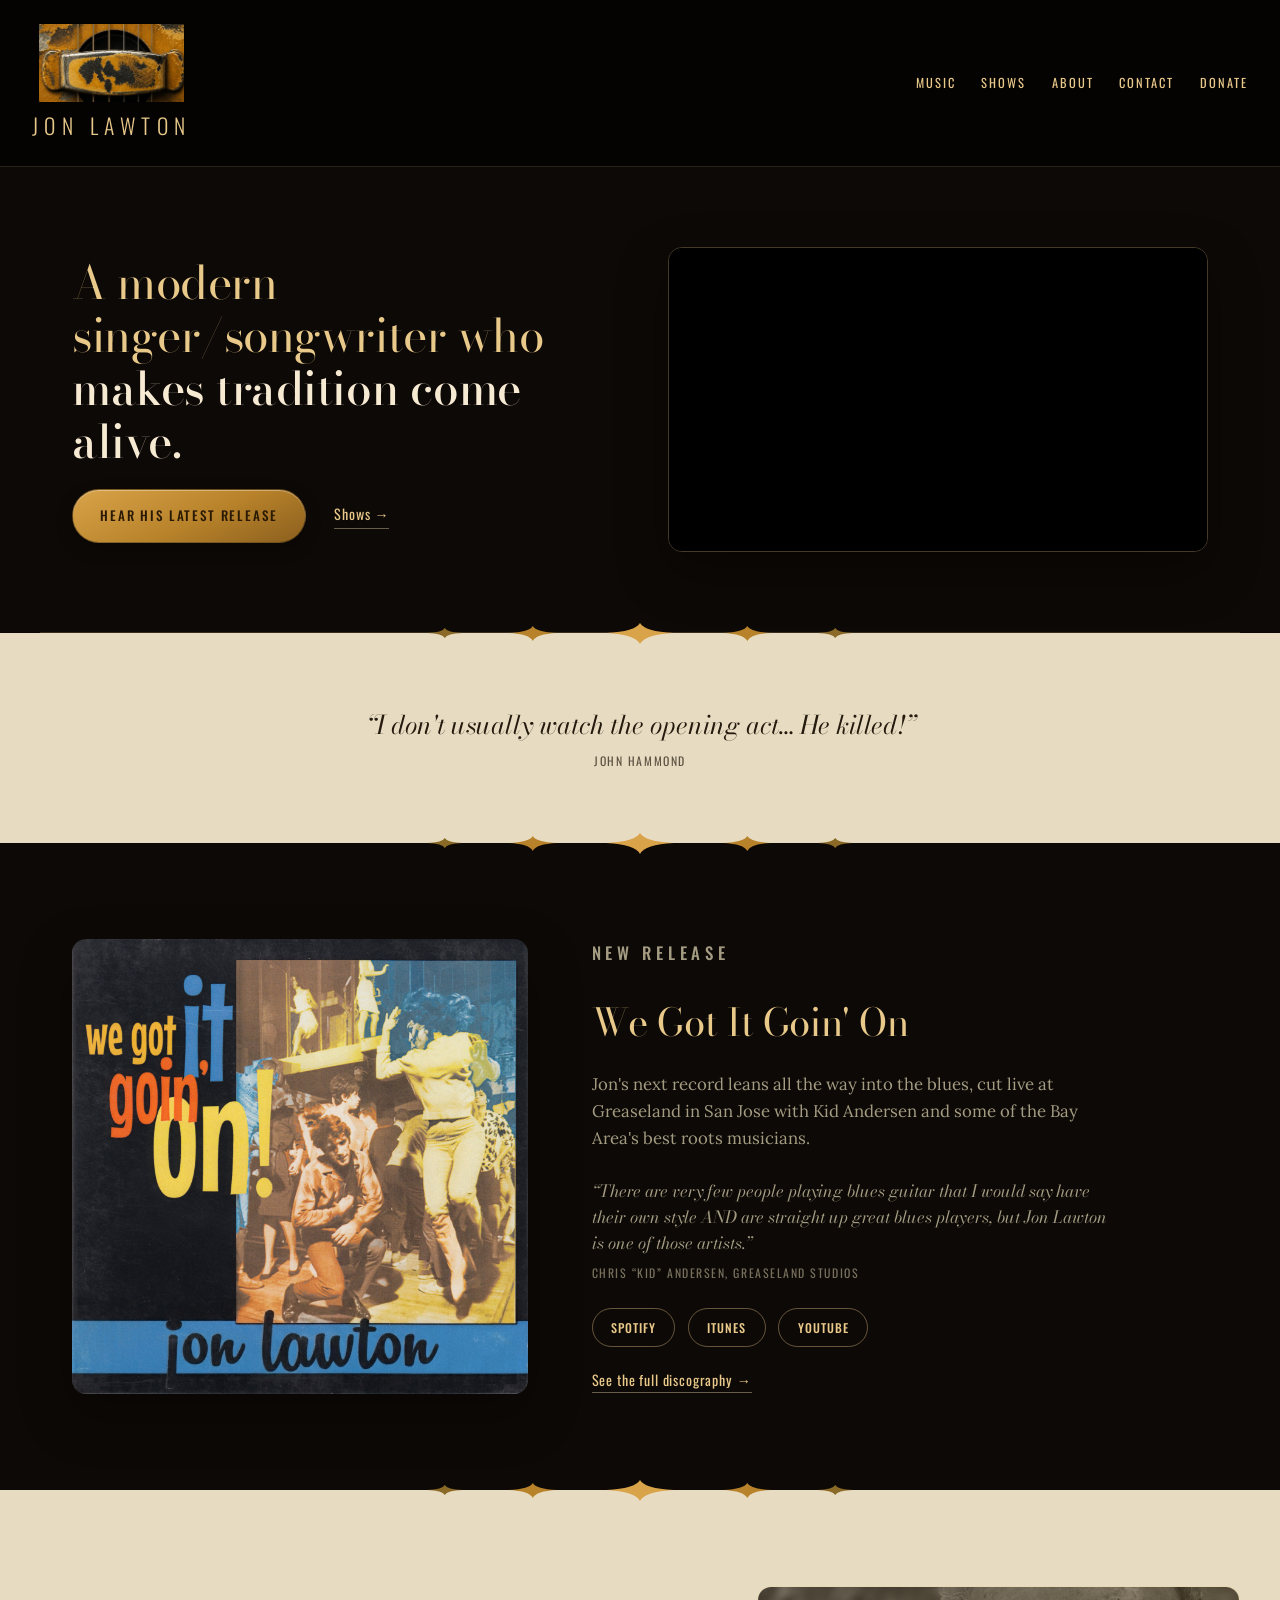
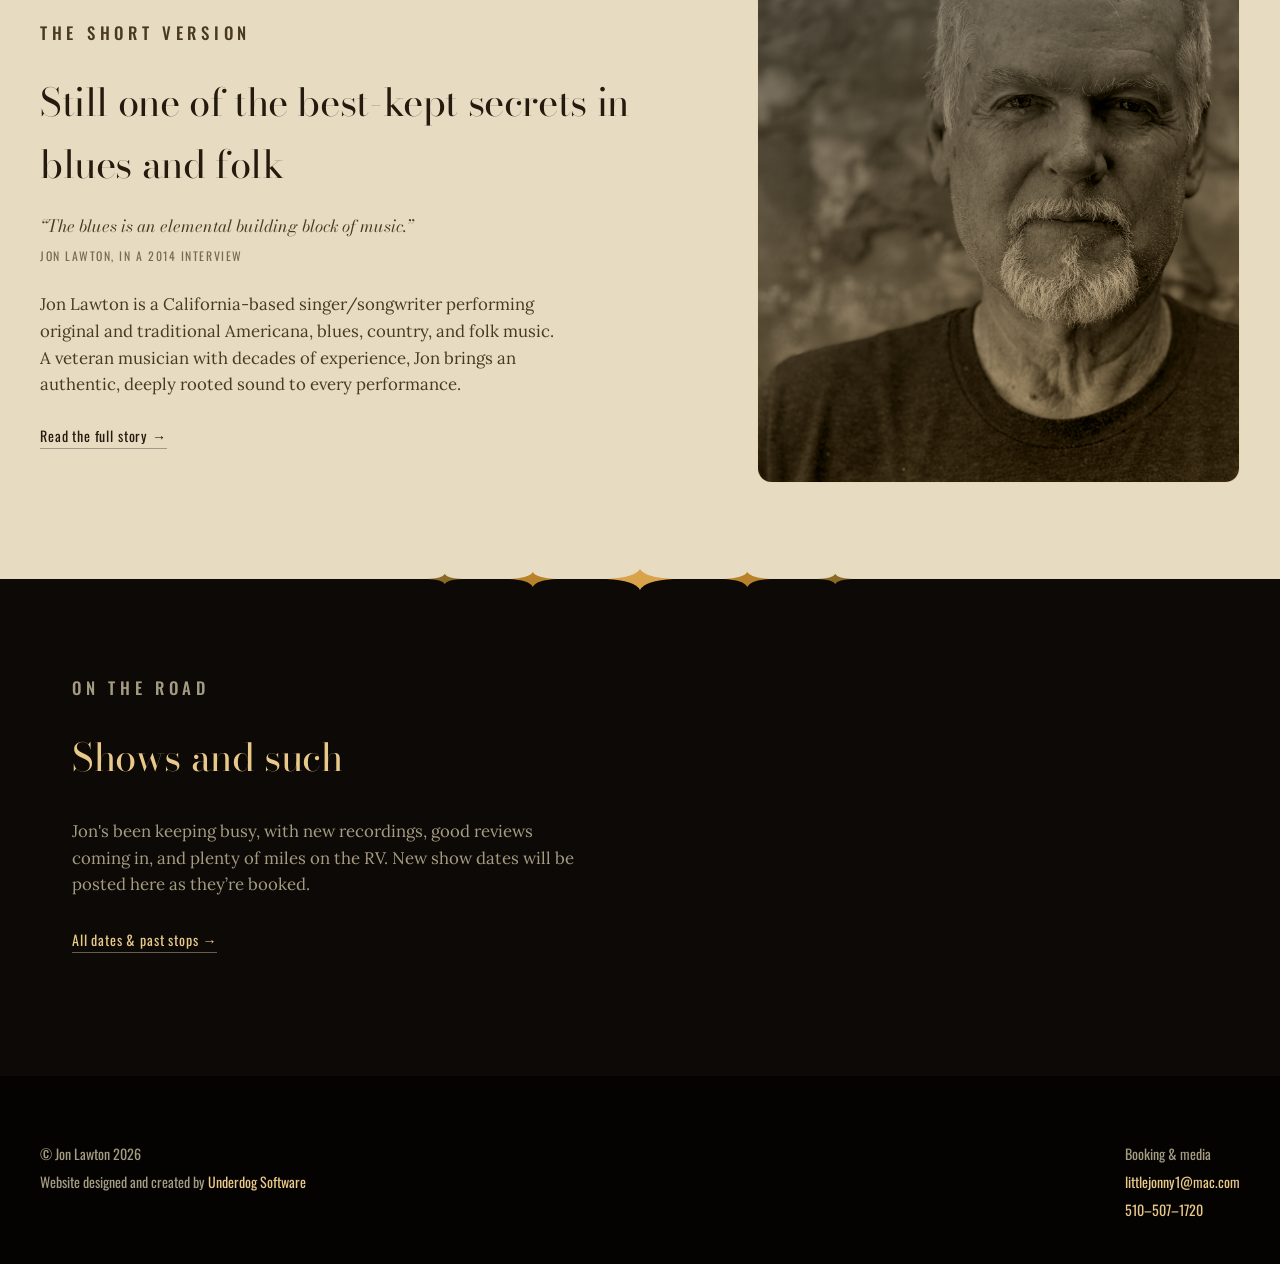
==== index.html @ bc06d0c4 "Remove Oct. 4th and 14th show dates; add booking placeholder Replaces the two upcoming October dates" ====
<!DOCTYPE html>
<html lang="en" data-font="editorial" data-palette="weathered" data-video="right" data-name-position="below" data-hero-accent="color bold" data-seam-shape="elongated" data-seam-color="gold">
<head>
<meta charset="UTF-8">
<script>
  document.documentElement.classList.add('js-fade');
  window.addEventListener('pagereveal', function (e) {
    if (e.viewTransition) document.documentElement.classList.add('is-ready');
  });
</script>
<meta name="viewport" content="width=device-width, initial-scale=1.0">
<title>Jon Lawton | Blues, Country &amp; Folk</title>
<meta name="description" content="California singer/songwriter of original and traditional Americana, blues, country, and folk. Latest album: We Got It Goin' On.">
<link rel="canonical" href="https://jonlawton.net/">
<meta property="og:title" content="Jon Lawton | Blues, Country &amp; Folk">
<meta property="og:description" content="California singer/songwriter of original and traditional Americana, blues, country, and folk. Latest album: We Got It Goin' On.">
<meta property="og:url" content="https://jonlawton.net/">
<meta property="og:type" content="website">
<meta property="og:image" content="https://jonlawton.net/images/jon_lawton_on_stage.jpg">
<meta name="twitter:card" content="summary_large_image">
<meta name="twitter:title" content="Jon Lawton | Blues, Country &amp; Folk">
<meta name="twitter:description" content="California singer/songwriter of original and traditional Americana, blues, country, and folk. Latest album: We Got It Goin' On.">
<meta name="twitter:image" content="https://jonlawton.net/images/jon_lawton_on_stage.jpg">
<script type="application/ld+json">
{
  "@context": "https://schema.org",
  "@type": "Person",
  "name": "Jon Lawton",
  "jobTitle": "Singer/songwriter",
  "url": "https://jonlawton.net/",
  "homeLocation": {
    "@type": "Place",
    "name": "Oakland, CA"
  },
  "genre": ["Blues", "Country", "Folk", "Americana"],
  "sameAs": [
    "https://open.spotify.com/artist/16I6ri0apsKkyvmLXsG9Hb",
    "https://music.apple.com/us/artist/jon-lawton/330483351",
    "https://music.youtube.com/channel/UCScMI0sRtr0dHq_w-FHqEmg",
    "https://www.amazon.com/music/player/artists/B002NZHLDO/jon-lawton",
    "https://jonlawton.bandcamp.com/album/midnight-with-the-light-on"
  ]
}
</script>
<link rel="icon" type="image/png" href="favicon.png">
<link rel="apple-touch-icon" href="apple-touch-icon.png">
<link rel="preconnect" href="https://fonts.googleapis.com">
<link rel="preconnect" href="https://fonts.gstatic.com" crossorigin>
<link href="https://fonts.googleapis.com/css2?family=Bodoni+Moda:ital,wght@0,400;0,500;1,400&family=Oswald:wght@400;500;600&family=Lora:ital,wght@0,400;0,500;1,400&display=swap" rel="stylesheet">
<style>
  :root {
    --radius-card: 14px;
    --radius-btn: 999px;
  }

  /* ---------- FONT SYSTEMS ---------- */
  html[data-font="editorial"]  { --font-display:'Bodoni Moda',serif;     --font-utility:'Oswald',sans-serif;                  --font-body:'Lora',Georgia,serif; }
  html[data-font="roadhouse"]  { --font-display:'Rye',serif;             --font-utility:'Special Elite','Courier New',monospace; --font-body:'Vollkorn',Georgia,serif; }
  html[data-font="engraved"]   { --font-display:'IM Fell DW Pica',serif; --font-utility:'Courier Prime','Courier New',monospace; --font-body:'Cardo',Georgia,serif; }
  html[data-font="marquee"]    { --font-display:'Anton',sans-serif;      --font-utility:'Space Mono',monospace;               --font-body:'Work Sans',sans-serif; }

  /* ---------- COLOR PALETTES (sourced from the three concepts) ---------- */
  html[data-palette="classic"] {
    --bg:#740012; --bg-deep:#52000c; --footer-bg:#0f0d0a;
    --accent:#b8822a; --accent-bright:#d9a34a; --accent-pale:#e9c98a;
    --text-heading:#ecdcb2; --text-body:#b6ae94;
    --surface-a:#f2ead6; --surface-a-ink:#0f0d0a; --surface-a-ink-muted:#4a4635;
    --surface-b:#f2ead6; --surface-b-ink:#0f0d0a; --surface-b-ink-muted:#4a4635;
    --muted:#6e6a54;
  }
  html[data-palette="weathered"] {
    --bg:#0d0906; --bg-deep:#050302; --footer-bg:#050302;
    --accent:#b8822a; --accent-bright:#d9a34a; --accent-pale:#e9c98a;
    --text-heading:#e9c98a; --text-body:#a49c82;
    --surface-a:#e7dcc2; --surface-a-ink:#241a0d; --surface-a-ink-muted:#4a3a20;
    --surface-b:#e7dcc2; --surface-b-ink:#241a0d; --surface-b-ink-muted:#4a3a20;
    --muted:#6e6a54;
  }
  html[data-palette="vivid"] {
    --bg:#740012; --bg-deep:#52000c; --footer-bg:#0f0d0a;
    --accent:#b8822a; --accent-bright:#d9a34a; --accent-pale:#e9c98a;
    --text-heading:#ecdcb2; --text-body:#b6ae94;
    --surface-a:#f2ead6; --surface-a-ink:#0f0d0a; --surface-a-ink-muted:#4a4635;
    --surface-b:#f0dfb6; --surface-b-ink:#3b2708; --surface-b-ink-muted:#4a3510;
    --surface-c:#3d3a2a; --surface-c-text:#ecdcb2;
    --muted:#6e6a54;
  }

  * { box-sizing: border-box; }
  html { scroll-behavior: smooth; }

  body {
    margin: 0;
    background: var(--bg);
    color: var(--text-body);
    font-family: var(--font-body);
    line-height: 1.6;
    -webkit-font-smoothing: antialiased;
  }
  a { color: inherit; }
  :focus-visible { outline: 2px solid var(--accent-bright); outline-offset: 3px; }

  .eyebrow {
    font-family: var(--font-utility);
    font-weight: 500;
    font-size: 0.78rem;
    letter-spacing: 0.28em;
    text-transform: uppercase;
    color: var(--accent-bright);
    margin: 0 0 1rem;
  }
  .display { font-family: var(--font-display); font-weight: 400; letter-spacing: -0.01em; }

  .verbose-only { display: revert; }
  .hero .verbose-only { display: none; }

  /* ---------- CONTROLS BAR (replaces the navbar) ---------- */
  .controls-bar {
    position: sticky;
    top: 0;
    z-index: 20;
    background: var(--footer-bg);
    display: flex;
    flex-wrap: wrap;
    align-items: center;
    justify-content: space-between;
    gap: 1.2rem;
    padding: 1.5rem 2rem;
    border-bottom: 1px solid rgba(233,201,138,0.15);
  }
  .brand {
    position: relative;
    display: flex;
    align-items: center;
    gap: 0.9rem;
    text-decoration: none;
  }
  html[data-name-position="below"] .brand {
    flex-direction: column;
    align-items: center;
    gap: 0.35rem;
  }
  html[data-name-position="overlay"] .brand-name {
    position: absolute;
    left: 0;
    right: 0;
    bottom: 9%;
    text-align: center;
    text-shadow: 0 1px 4px rgba(0,0,0,0.85), 0 0 10px rgba(0,0,0,0.55);
  }
  .brand-mark {
    height: 78px;
    width: 145px;
    object-fit: cover;
    object-position: center;
    display: block;
    flex-shrink: 0;
  }
  .wordmark {
    font-family: var(--font-utility);
    font-weight: 300;
    letter-spacing: 0.3em;
    text-transform: uppercase;
    font-size: 0.95rem;
    color: var(--text-heading);
  }
  .brand .wordmark {
    font-size: 1.35rem;
    white-space: nowrap;
  }
  .site-nav {
    display: flex;
    flex-wrap: wrap;
    align-items: center;
    justify-content: flex-end;
    gap: 1.6rem;
  }
  .site-nav a {
    font-family: var(--font-utility);
    font-weight: 400;
    font-size: 0.78rem;
    letter-spacing: 0.16em;
    text-transform: uppercase;
    text-decoration: none;
    color: var(--text-heading);
  }
  .site-nav a:hover { color: var(--accent-bright); }
  .site-nav a[aria-current="page"] {
    color: var(--accent-bright);
    border-bottom: 1px solid var(--accent-bright);
    padding-bottom: 2px;
  }

  /* ---------- SIGNATURE / SHARED COMPONENTS ---------- */
  .btn-plate {
    position: relative;
    display: inline-flex;
    align-items: center;
    gap: 0.6rem;
    font-family: var(--font-utility);
    font-weight: 500;
    font-size: 0.82rem;
    letter-spacing: 0.14em;
    text-transform: uppercase;
    text-decoration: none;
    color: #2a1a05;
    background: linear-gradient(155deg, var(--accent-bright) 0%, var(--accent) 55%, #8a5f1e 100%);
    padding: 0.95rem 1.7rem;
    border-radius: var(--radius-btn);
    border: 1px solid rgba(15,13,10,0.4);
    box-shadow: inset 0 1px 0 rgba(255,255,255,0.35), 0 6px 16px rgba(0,0,0,0.28);
  }
  .btn-plate:hover { filter: brightness(1.06); }

  .link-quiet {
    font-family: var(--font-utility);
    font-weight: 400;
    font-size: 0.88rem;
    letter-spacing: 0.06em;
    text-decoration: none;
    color: var(--text-heading);
    border-bottom: 1px solid rgba(236, 220, 178, 0.4);
    padding-bottom: 2px;
    transition: border-color 0.2s ease;
  }
  .link-quiet:hover { border-color: var(--accent-bright); }

  .pull-quote {
    font-family: var(--font-display);
    font-style: italic;
    font-size: 1.1rem;
    line-height: 1.55;
    margin: 1.3rem 0 1.5rem;
    max-width: 50ch;
  }
  .pull-quote cite {
    display: block; font-style: normal; font-family: var(--font-utility);
    font-size: 0.74rem; letter-spacing: 0.13em; text-transform: uppercase;
    opacity: 0.7; margin-top: 0.5rem;
  }

  .stream-block { margin-top: 1.6rem; }
  .stream-label {
    font-family: var(--font-utility); font-size: 0.78rem; letter-spacing: 0.22em;
    text-transform: uppercase; color: var(--accent-bright); margin: 0 0 0.9rem;
  }
  .stream-buttons { display: flex; flex-wrap: wrap; gap: 0.8rem; margin-bottom: 1.3rem; }
  .btn-provider {
    font-family: var(--font-utility); font-weight: 500; font-size: 0.76rem;
    letter-spacing: 0.08em; text-transform: uppercase; text-decoration: none;
    color: var(--text-heading); border: 1px solid rgba(233,201,138,0.4);
    border-radius: 999px; padding: 0.55rem 1.15rem;
    transition: border-color .2s ease, color .2s ease;
  }
  .btn-provider:hover { border-color: var(--accent-bright); color: var(--accent-bright); }

  /* ---------- HERO ---------- */
  .hero { position: relative; overflow: hidden; border-bottom: 1px solid rgba(233,201,138,0.2); }
  html[data-video="full"] .hero {
    min-height: 84vh; display: flex; align-items: flex-end;
  }
  html[data-video="right"] .hero, html[data-video="left"] .hero {
    display: grid; grid-template-columns: 1fr 1fr; align-items: center;
    gap: 3.5rem; max-width: 1200px; margin: 0 auto; padding: 5rem 2rem;
    overflow: visible;
  }
  html[data-video="left"] .hero-content { order: 2; }
  html[data-video="left"] .hero-visual { order: 1; }
  html[data-video="right"] .hero-content { order: 1; }
  html[data-video="right"] .hero-visual { order: 2; }

  .hero-visual {}
  html[data-video="full"] .hero-visual { position: absolute; inset: 0; }
  html[data-video="right"] .hero-visual, html[data-video="left"] .hero-visual {
    position: relative; border-radius: var(--radius-card); overflow: hidden;
    border: 1px solid rgba(233,201,138,0.25); box-shadow: 0 20px 50px rgba(0,0,0,0.4);
  }

  .hero-bg-video { display: none; position: absolute; inset: 0; width: 100%; height: 100%; object-fit: cover; object-position: center 35%; opacity: 0; transition: opacity 1.1s ease; }
  html[data-video="full"] .hero-bg-video { display: block; }
  html[data-video="full"] .hero-bg-video.is-visible { opacity: 1; }

  .hero-embed-wrap { display: none; position: relative; width: 100%; aspect-ratio: 16 / 9; background: #000; }
  html[data-video="right"] .hero-embed-wrap, html[data-video="left"] .hero-embed-wrap { display: block; }
  .hero-embed-wrap iframe { position: absolute; inset: 0; width: 100%; height: 100%; border: 0; }

  .hero-overlay { display: none; position: absolute; inset: 0; z-index: 1; }
  html[data-video="full"] .hero-overlay {
    display: block;
    background: linear-gradient(180deg, rgba(0,0,0,0.4) 0%, rgba(0,0,0,0.22) 35%, rgba(0,0,0,0.82) 100%);
  }

  .hero-content { position: relative; z-index: 2; }
  html[data-video="full"] .hero-content { max-width: 1200px; margin: 0 auto; padding: 4rem 2rem 5rem; width: 100%; }
  html[data-video="right"] .hero-content, html[data-video="left"] .hero-content { padding: 0; }

  .hero h1 { font-size: clamp(2rem, 3.6vw, 3.1rem); line-height: 1.15; color: var(--text-heading); margin: 0 0 1.3rem; max-width: 20ch; }
  .hero h1 .hero-accent {
    font-style: normal;
    color: color-mix(in srgb, var(--text-heading) 38%, white);
    font-weight: 500;
  }
  .hero .lede { font-size: 1.1rem; max-width: 46ch; color: var(--text-body); margin: 0 0 2.1rem; }
  .hero-actions { display: flex; align-items: center; gap: 1.8rem; flex-wrap: wrap; }

  /* ---------- SECTION SHELL ---------- */
  .section { max-width: 1200px; margin: 0 auto; padding: 6rem 2rem; }
  .split { display: grid; grid-template-columns: 0.85fr 1.15fr; gap: 4rem; align-items: center; }
  .split.reverse { grid-template-columns: 1.15fr 0.85fr; }
  .split.reverse .media { order: 2; }
  .media img { width: 100%; display: block; border-radius: var(--radius-card); }
  .media img[loading] { box-shadow: 0 20px 50px rgba(0,0,0,0.35); }
  .media.portrait {
    position: relative;
    border-radius: var(--radius-card);
    overflow: hidden;
    border: 1px solid rgba(233,201,138,0.25);
    aspect-ratio: 700 / 720;
  }
  .media.portrait img {
    position: absolute;
    inset: 0;
    width: 100%;
    height: 100%;
    object-fit: cover;
    object-position: center;
    filter: grayscale(1) contrast(1.05);
    mix-blend-mode: luminosity;
  }
  .media.portrait::after {
    content: ""; position: absolute; inset: 0;
    background: linear-gradient(160deg, color-mix(in srgb, var(--bg) 55%, transparent), color-mix(in srgb, var(--accent) 40%, transparent));
    mix-blend-mode: multiply;
  }
  .section h2 { font-size: clamp(1.8rem, 3vw, 2.5rem); margin: 0 0 1.1rem; color: var(--text-heading); }
  .section p { color: var(--text-body); font-size: 1.05rem; max-width: 52ch; margin: 0 0 1.6rem; }

  /* ---------- QUOTE STRIP ---------- */
  .quote-strip {
    background: var(--surface-a);
    color: var(--surface-a-ink);
    padding: 4.5rem 2rem;
    text-align: center;
    position: relative;
  }
  .quote-strip .pull-quote { margin: 0 auto; max-width: 660px; font-size: clamp(1.2rem, 2.2vw, 1.6rem); }

  /* ---------- BIO (surface-b) ---------- */
  .bio-section {
    background: var(--surface-b);
    color: var(--surface-b-ink);
    max-width: none;
    width: 100%;
    position: relative;
  }
  .bio-section .split { max-width: 1200px; margin: 0 auto; }
  .bio-section h2 { color: var(--surface-b-ink); }
  .bio-section p { color: var(--surface-b-ink-muted); }
  .bio-section .link-quiet { color: var(--surface-b-ink); border-color: rgba(0,0,0,0.3); }
  .bio-section .link-quiet:hover { border-color: var(--accent); color: var(--accent); }

  html {
    --seam-bright: #d9a34a;
    --seam-mid: #b8822a;
    --seam-dark: #8a6a26;
  }

  .section-seam {
    position: relative;
    height: 0;
    z-index: 4;
    pointer-events: none;
  }
  .section-seam svg {
    position: absolute;
    left: 0;
    right: 0;
    width: 100%;
    overflow: visible;
  }
  .section-seam .seam-line {
    position: absolute;
    left: 0;
    right: 0;
    top: 0;
    height: 1px;
    background: linear-gradient(90deg, transparent, var(--seam-mid) 15%, var(--seam-mid) 85%, transparent);
  }
  .section-seam .seam-plaque {
    position: absolute;
    left: 50%;
    top: -4px;
    transform: translateX(-50%);
    width: 46px;
    height: 8px;
    background: var(--seam-mid);
    clip-path: polygon(18% 0, 82% 0, 100% 50%, 82% 100%, 18% 100%, 0 50%);
  }

  /* ---------- SHOWS (surface-c if defined, else falls back to bg) ---------- */
  .shows-section { background: var(--surface-c, var(--bg)); color: var(--surface-c-text, var(--text-body)); }
  .shows-section h2 { color: var(--surface-c-text, var(--text-heading)); }
  .shows-section .status {
    font-family: var(--font-utility); font-size: 0.82rem; letter-spacing: 0.12em;
    text-transform: uppercase; color: var(--accent-bright); margin-bottom: 0.35rem;
    display: flex; align-items: center; gap: 0.6rem;
  }
  .shows-section .dot { width: 7px; height: 7px; border-radius: 50%; background: var(--accent-bright); }
  .upcoming-list {
    list-style: none; margin: 0; padding: 0; max-width: 740px;
  }
  .upcoming-item {
    display: grid; grid-template-columns: 4.6rem 1fr auto;
    gap: 0.35rem 1.5rem; align-items: center;
    padding: 1.25rem 0;
    border-bottom: 1.5px solid rgba(233,201,138,0.22);
  }
  .upcoming-item:first-child { border-top: 1.5px solid rgba(233,201,138,0.22); }
  .upcoming-date {
    display: flex; flex-direction: column; align-items: center; justify-content: center;
    width: 4.4rem;
    border: 1px solid rgba(233,201,138,0.35); border-radius: 10px;
    padding: 0.65rem 0.3rem 0.55rem;
    color: var(--accent-bright); line-height: 1;
  }
  .upcoming-date .month {
    font-family: var(--font-utility); font-size: 0.68rem; letter-spacing: 0.16em;
    text-transform: uppercase; margin-bottom: 0.32rem;
  }
  .upcoming-date .day {
    font-family: var(--font-display); font-size: 1.85rem; color: var(--text-heading);
  }
  .upcoming-body h3 {
    font-family: var(--font-display); font-weight: 400; font-size: 1.28rem;
    color: var(--text-heading); margin: 0 0 0.28rem;
  }
  .upcoming-body p { margin: 0; font-size: 0.95rem; }
  .upcoming-body .upcoming-when {
    font-family: var(--font-utility); font-size: 0.74rem; letter-spacing: 0.08em;
    text-transform: uppercase; color: var(--muted); margin-top: 0.22rem;
    white-space: nowrap;
  }
  .upcoming-item .link-quiet { white-space: nowrap; }
  .shows-follow { margin-top: 1.6rem; }

  /* ---------- FOOTER ---------- */
  footer { background: var(--footer-bg); padding: 4rem 2rem 2.5rem; }
  .footer-inner { max-width: 1200px; margin: 0 auto; display: flex; justify-content: space-between; align-items: flex-start; flex-wrap: wrap; gap: 2.5rem; }
  .footer-brand, .footer-contact { font-family: var(--font-utility); font-size: 0.88rem; color: var(--text-body); line-height: 2; }
  .footer-brand a, .footer-contact a { text-decoration: none; color: var(--text-heading); }
  .footer-brand a:hover, .footer-contact a:hover { color: var(--accent-bright); }

  @media (max-width: 900px) {
    html[data-video="right"] .hero, html[data-video="left"] .hero { grid-template-columns: 1fr; padding: 3rem 1.4rem; }
    html[data-video="right"] .hero-content, html[data-video="left"] .hero-content { order: 2; }
    html[data-video="right"] .hero-visual, html[data-video="left"] .hero-visual { order: 1; }
    .split, .split.reverse { grid-template-columns: 1fr; }
    .split.reverse .media { order: 0; }
    .section { padding: 4rem 1.4rem; }
    html[data-video="full"] .hero-content { padding: 3rem 1.4rem 3.5rem; }
    .controls-bar { padding: 1.1rem 1.2rem; } .brand-mark { height: 58px; width: 108px; }
    .site-nav { gap: 1rem 1.2rem; }
  }
  @media (max-width: 600px) {
    .upcoming-item { grid-template-columns: 4rem 1fr; }
    .upcoming-item .link-quiet { grid-column: 2; justify-self: start; }
  }

  html { background: var(--bg); }
  @view-transition { navigation: auto; }
  @media (prefers-reduced-motion: no-preference) {
    html.js-fade body { opacity: 0; }
    html.js-fade.is-ready body { opacity: 1; transition: opacity 0.55s ease; }
    html.js-fade img { opacity: 0; transition: opacity 0.55s ease; }
    html.js-fade img.is-loaded { opacity: 1; }
    ::view-transition-old(root),
    ::view-transition-new(root) { animation-duration: 0.45s; }
  }
  @media (prefers-reduced-motion: reduce) {
    html { scroll-behavior: auto; }
    * { transition: none !important; }
    ::view-transition-group(*),
    ::view-transition-old(*),
    ::view-transition-new(*) { animation: none !important; }
  }
</style>
<link rel="stylesheet" href="donate.css">
</head>
<body>

  <header class="controls-bar">
    <a class="brand" href="#top">
      <img class="brand-mark" alt="" src="[data-uri]" alt="Jon Lawton logo mark, a National Steel guitar coverplate">
      <span class="wordmark brand-name">Jon Lawton</span>
    </a>
    <nav class="site-nav" aria-label="Primary">
      <a href="music.html">Music</a>
      <a href="shows.html">Shows</a>
      <a href="about.html">About</a>
      <a href="contact.html">Contact</a>
      <a href="#donate" data-donate-open>Donate</a>
    </nav>
  </header>

  <section class="hero" id="top">
    <div class="hero-visual">
      <video id="hero-video-a" class="hero-bg-video is-visible" muted playsinline poster="[data-uri]"></video>
      <video id="hero-video-b" class="hero-bg-video" muted playsinline></video>
      <div class="hero-embed-wrap">
        <iframe src="https://www.youtube.com/embed/dwxtdfvdGik?rel=0" title="Jon Lawton and band, live video" allow="accelerometer; clipboard-write; encrypted-media; gyroscope; picture-in-picture" allowfullscreen loading="lazy"></iframe>
      </div>
    </div>
    <div class="hero-overlay"></div>
    <div class="hero-content">
      <p class="eyebrow verbose-only">Traditional &amp; Original Blues, Country &amp; Folk</p>
      <h1 class="display">A modern singer/songwriter who <span class="hero-accent">makes tradition come alive<span class="verbose-only">, every time he performs</span>.</span></h1>
      <p class="lede verbose-only">Jon Lawton has spent decades writing, recording, and touring blues, country, and folk, rotating through National Steel, 6- and 12-string, and banjo depending on what a song calls for.</p>
      <div class="hero-actions">
        <a class="btn-plate" href="#release">Hear his latest release</a>
        <a class="link-quiet" href="#shows">Shows &rarr;</a>
      </div>
    </div>
  </section>

  <div class="section-seam" aria-hidden="true"></div>
  <section class="quote-strip">
    <p class="pull-quote">&ldquo;I don't usually watch the opening act&hellip; He killed!&rdquo;<cite>John Hammond</cite></p>
  </section>
  <div class="section-seam" aria-hidden="true"></div>

  <section class="section" id="release">
    <div class="split">
      <div class="media">
        <img src="images/we_got_it_goin_on_cover.jpeg" alt="We Got It Goin' On album cover" loading="lazy">
      </div>
      <div>
        <p class="eyebrow">New Release</p>
        <h2 class="display">We Got It Goin' On</h2>
        <p>Jon's next record leans all the way into the blues, cut live at Greaseland in San Jose with Kid Andersen and some of the Bay Area's best roots musicians.</p>
        <p class="pull-quote">&ldquo;There are very few people playing blues guitar that I would say have their own style AND are straight up great blues players, but Jon Lawton is one of those artists.&rdquo;<cite>Chris &ldquo;Kid&rdquo; Andersen, Greaseland Studios</cite></p>
        <div class="stream-block">
          <div class="stream-buttons">
            <a class="btn-provider" href="https://open.spotify.com/album/0xYN1V4GpuIoIq3p6Gyxfp" target="_blank" rel="noopener noreferrer">Spotify</a>
            <a class="btn-provider" href="https://music.apple.com/us/album/we-got-it-goin-on/6804015736" target="_blank" rel="noopener noreferrer">iTunes</a>
            <a class="btn-provider" href="https://music.youtube.com/playlist?list=OLAK5uy_mRCt1QKIEhytKCVmjzojoS2W_TjvwOvcc" target="_blank" rel="noopener noreferrer">YouTube</a>
          </div>
          <a class="link-quiet" href="music.html">See the full discography &rarr;</a>
        </div>
      </div>
    </div>
  </section>

  <div class="section-seam" aria-hidden="true"></div>
  <section class="section bio-section" id="bio">
    <div class="split reverse">
      <div>
        <p class="eyebrow">The short version</p>
        <h2 class="display">Still one of the best-kept secrets in blues and folk</h2>
        <p class="pull-quote">&ldquo;The blues is an elemental building block of music.&rdquo;<cite>Jon Lawton, in a 2014 interview</cite></p>
        <p>Jon Lawton is a California-based singer/songwriter performing original and traditional Americana, blues, country, and folk music. A veteran musician with decades of experience, Jon brings an authentic, deeply rooted sound to every performance.</p>
        <a class="link-quiet" href="about.html">Read the full story &rarr;</a>
      </div>
      <div class="media portrait">
        <img src="images/uploads/jon_bio_pic.jpg" alt="Black and white portrait of Jon Lawton" loading="lazy">
      </div>
    </div>
  </section>

  <div class="section-seam" aria-hidden="true"></div>
  <section class="section shows-section" id="shows">
    <p class="eyebrow">On the road</p>
    <h2 class="display" style="margin-bottom:1.8rem;">Shows and such</h2>
    <p style="max-width:52ch; margin-bottom:1.8rem;">Jon's been keeping busy, with new recordings, good reviews coming in, and plenty of miles on the RV. New show dates will be posted here as they&rsquo;re booked.</p>
    <p class="shows-follow"><a class="link-quiet" href="shows.html">All dates &amp; past stops &rarr;</a></p>
  </section>

  <footer id="contact">
    <div class="footer-inner">
      <div class="footer-brand">
        &copy; Jon Lawton 2026<br>
        Website designed and created by <a href="https://underdogsoftware.xyz" target="_blank" rel="noopener noreferrer">Underdog Software</a>
      </div>
      <div class="footer-contact">
        Booking &amp; media<br>
        <a href="mailto:littlejonny1@mac.com">littlejonny1@mac.com</a><br>
        <a href="tel:5105071720">510&ndash;507&ndash;1720</a>
      </div>
    </div>
  </footer>

  <script>
    (function () {
      var htmlEl = document.documentElement;
      function revealPage() { htmlEl.classList.add('is-ready'); }
      function markImgLoaded(img) { img.classList.add('is-loaded'); }
      document.querySelectorAll('img').forEach(function (img) {
        if (img.complete && img.naturalWidth) markImgLoaded(img);
        else {
          img.addEventListener('load', function () { markImgLoaded(img); });
          img.addEventListener('error', function () { markImgLoaded(img); });
        }
      });
      window.addEventListener('pagereveal', function (e) {
        if (e.viewTransition) revealPage();
      });
      if (document.readyState === 'loading') {
        document.addEventListener('DOMContentLoaded', function () { requestAnimationFrame(revealPage); });
      } else {
        requestAnimationFrame(revealPage);
      }

      var shapes = {
        elongated: '<svg viewBox="0 0 800 64" preserveAspectRatio="none" style="top:-32px;height:64px;"><defs><linearGradient id="__ID__" x1="0" y1="0" x2="1" y2="0"><stop offset="0%" stop-color="var(--seam-mid)" stop-opacity="0"/><stop offset="18%" stop-color="var(--seam-mid)" stop-opacity="1"/><stop offset="82%" stop-color="var(--seam-mid)" stop-opacity="1"/><stop offset="100%" stop-color="var(--seam-mid)" stop-opacity="0"/></linearGradient></defs><line x1="0" y1="32" x2="800" y2="32" stroke="url(#__ID__)" stroke-width="1"/><path d="M400,22 Q403,30.5 421,32 Q403,33.5 400,43 Q397,33.5 379,32 Q397,30.5 400,22 Z" fill="var(--seam-bright)"/><path d="M333,25 Q335,31 348,32 Q335,33 333,40 Q331,33 318,32 Q331,31 333,25 Z" fill="var(--seam-mid)"/><path d="M467,25 Q469,31 482,32 Q469,33 467,40 Q465,33 452,32 Q465,31 467,25 Z" fill="var(--seam-mid)"/><path d="M278,27 Q279.5,31.5 289,32 Q279.5,32.5 278,37 Q276.5,32.5 267,32 Q276.5,31.5 278,27 Z" fill="var(--seam-dark)"/><path d="M522,27 Q523.5,31.5 533,32 Q523.5,32.5 522,37 Q520.5,32.5 511,32 Q520.5,31.5 522,27 Z" fill="var(--seam-dark)"/></svg>'
      };

      function renderSeams() {
        var html = shapes.elongated;
        document.querySelectorAll('.section-seam').forEach(function (el, i) {
          el.innerHTML = html.replace(/__ID__/g, 'seamFade' + i);
        });
      }

      renderSeams();
    })();

    // ---------- Hero crossfade carousel ----------
    (function () {
      var clips = [
      "[data-uri]",
      "[data-uri]",
      "[data-uri]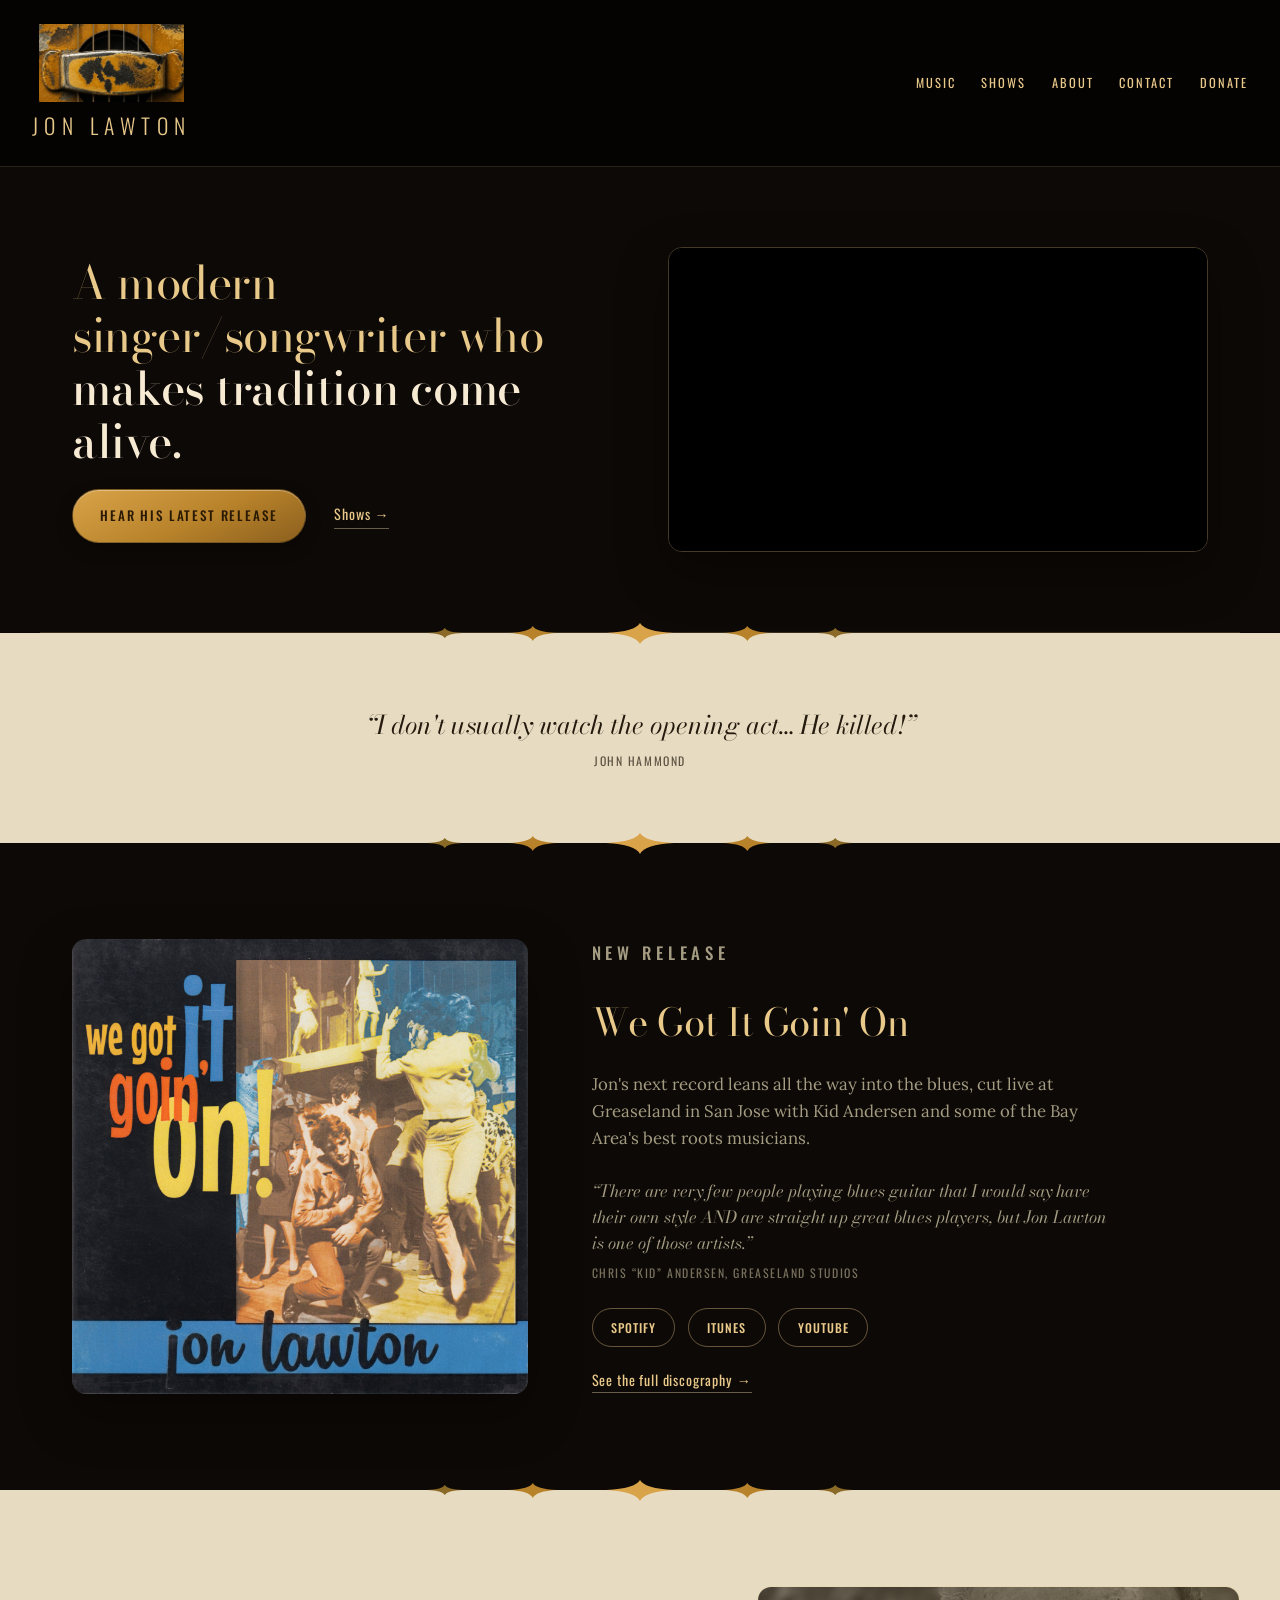
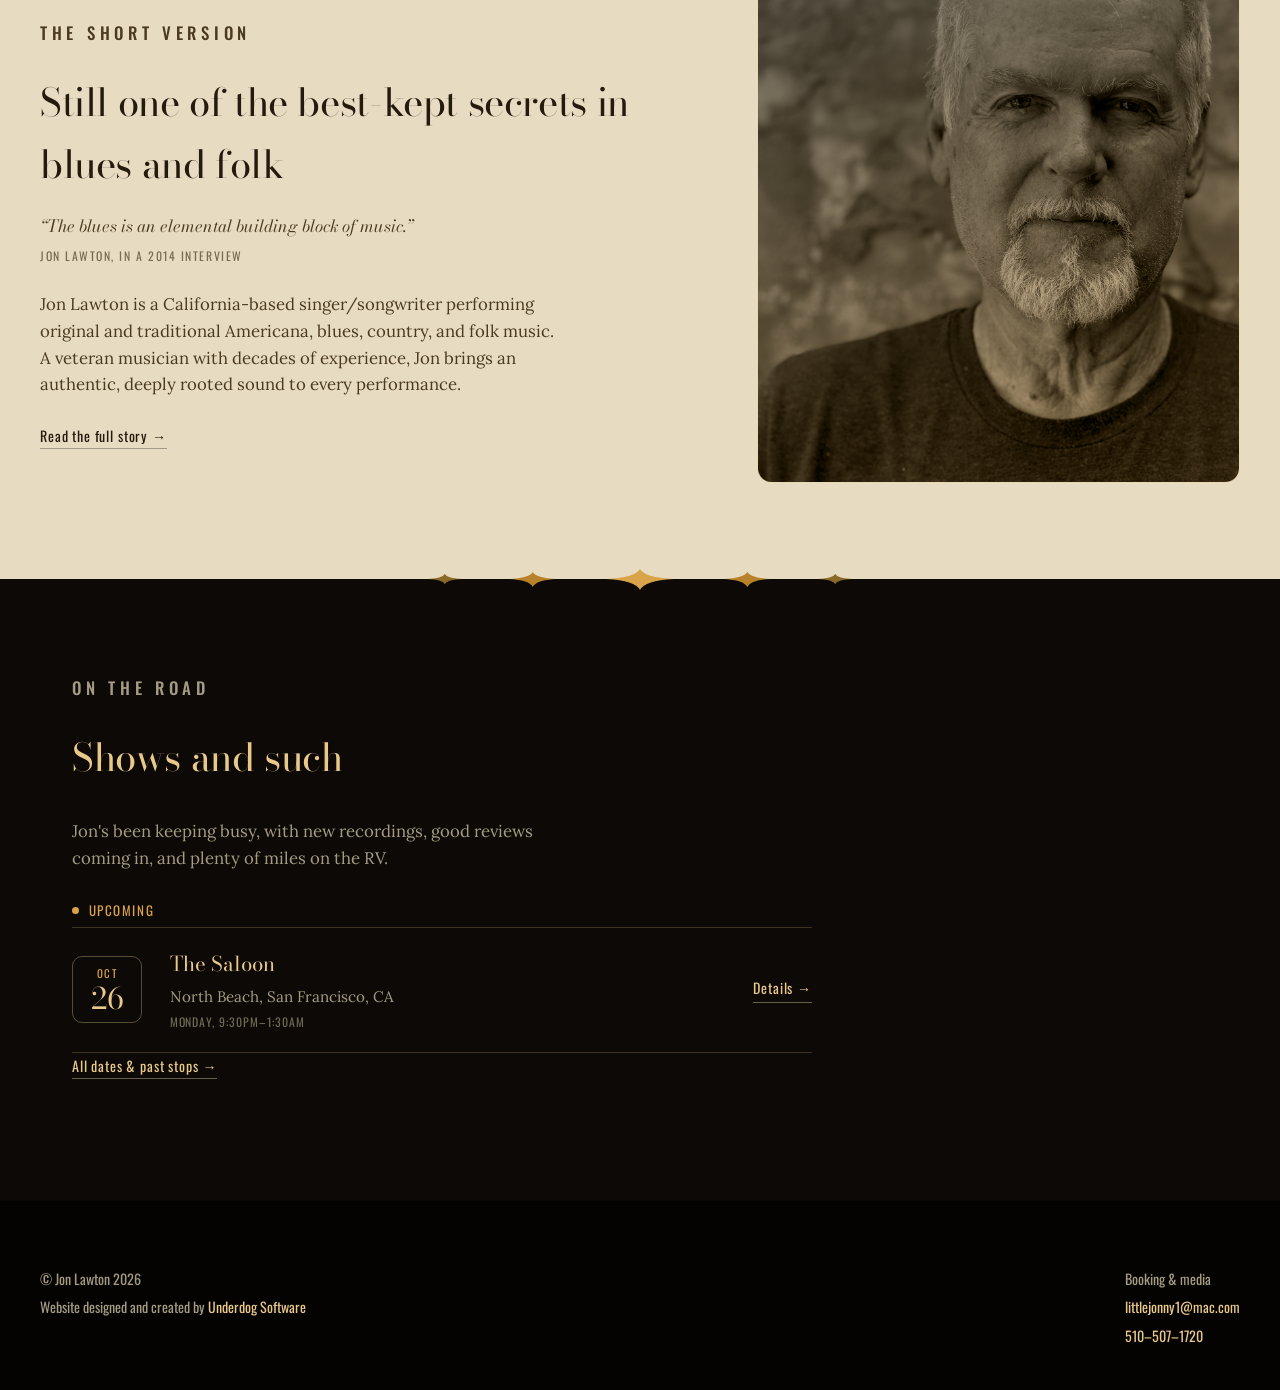
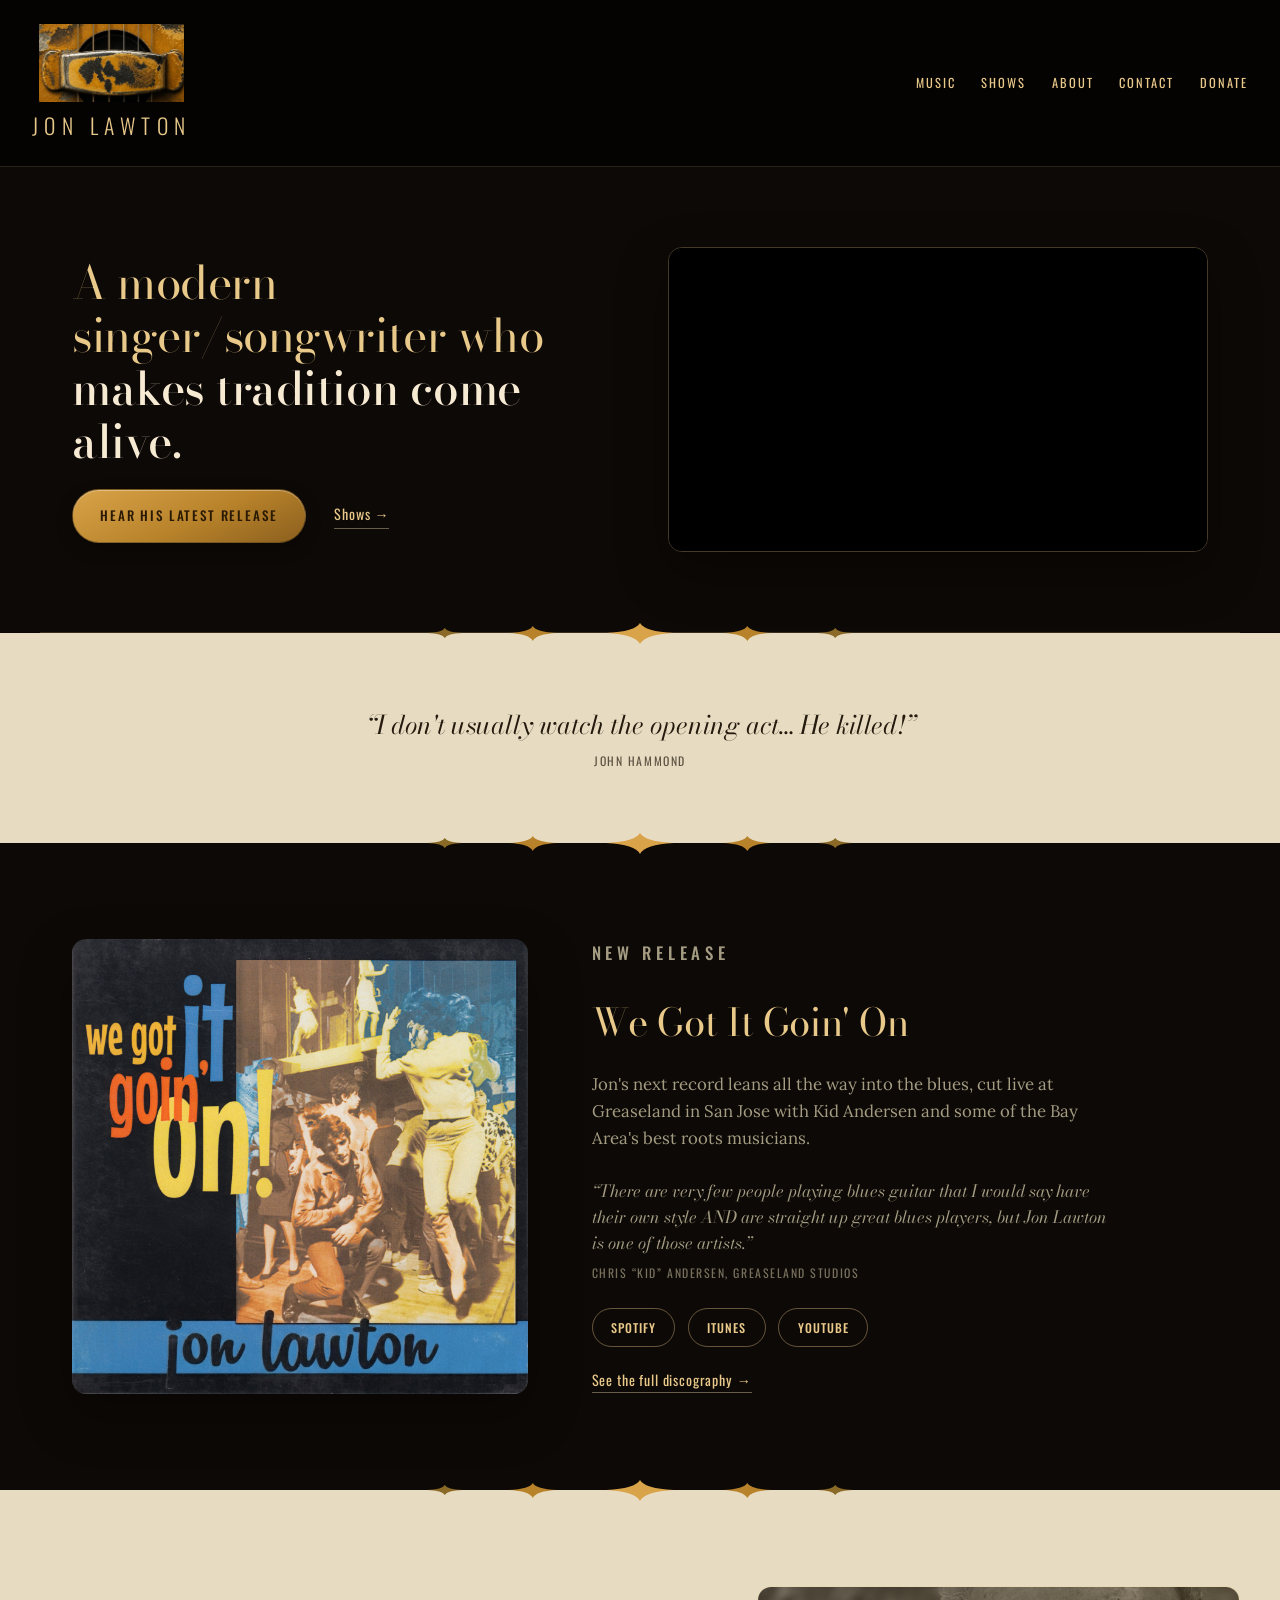
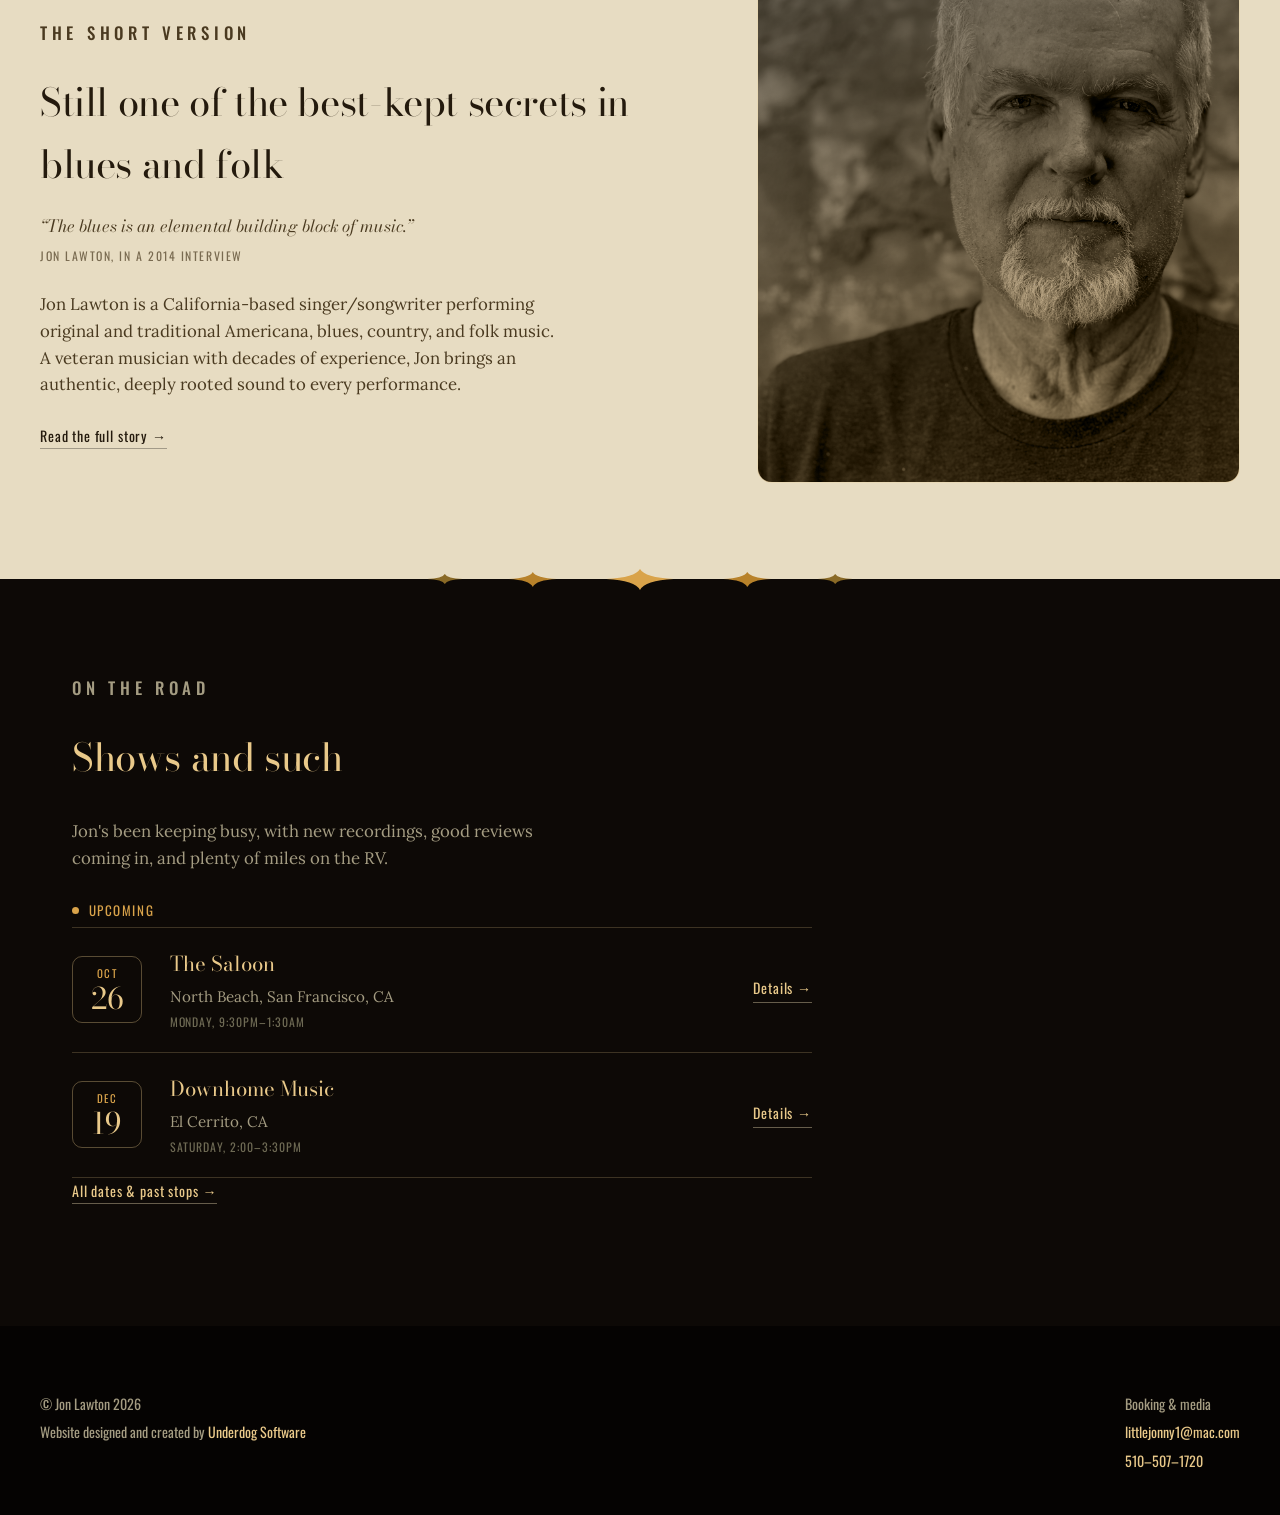
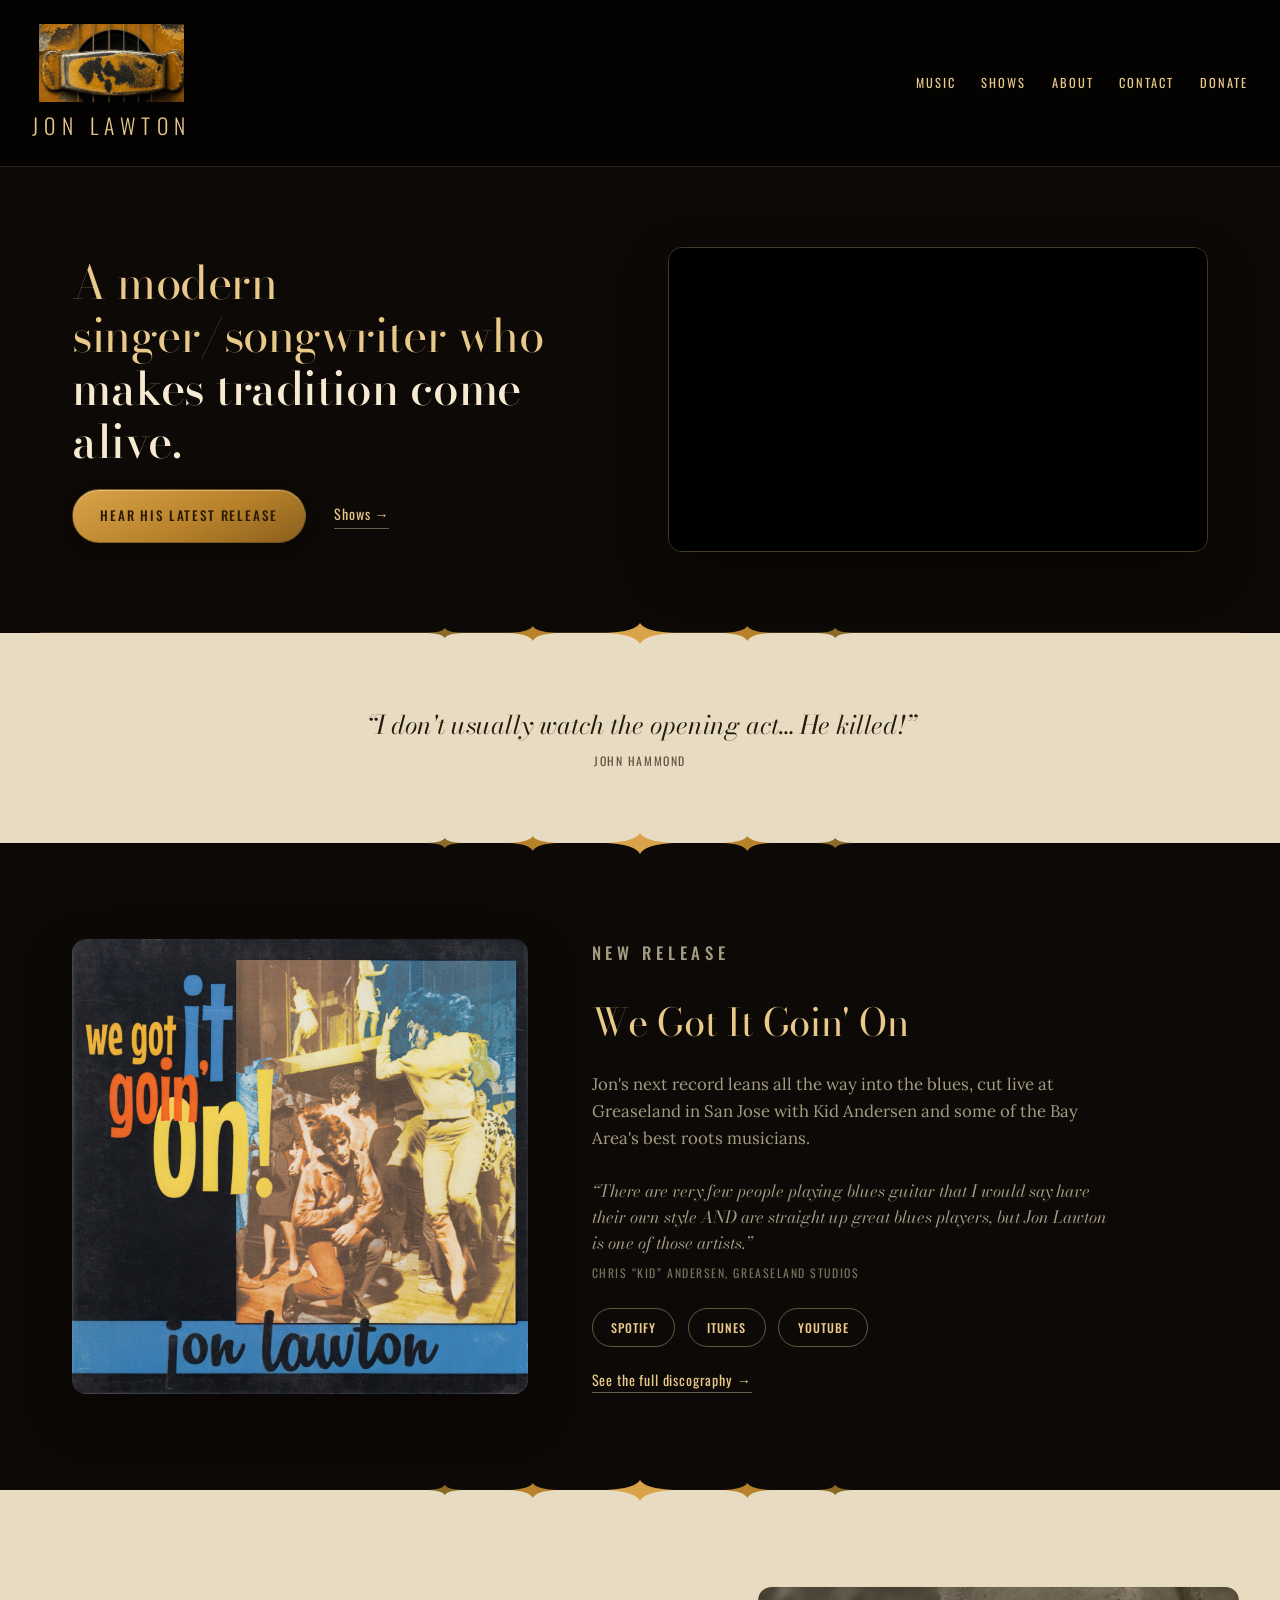
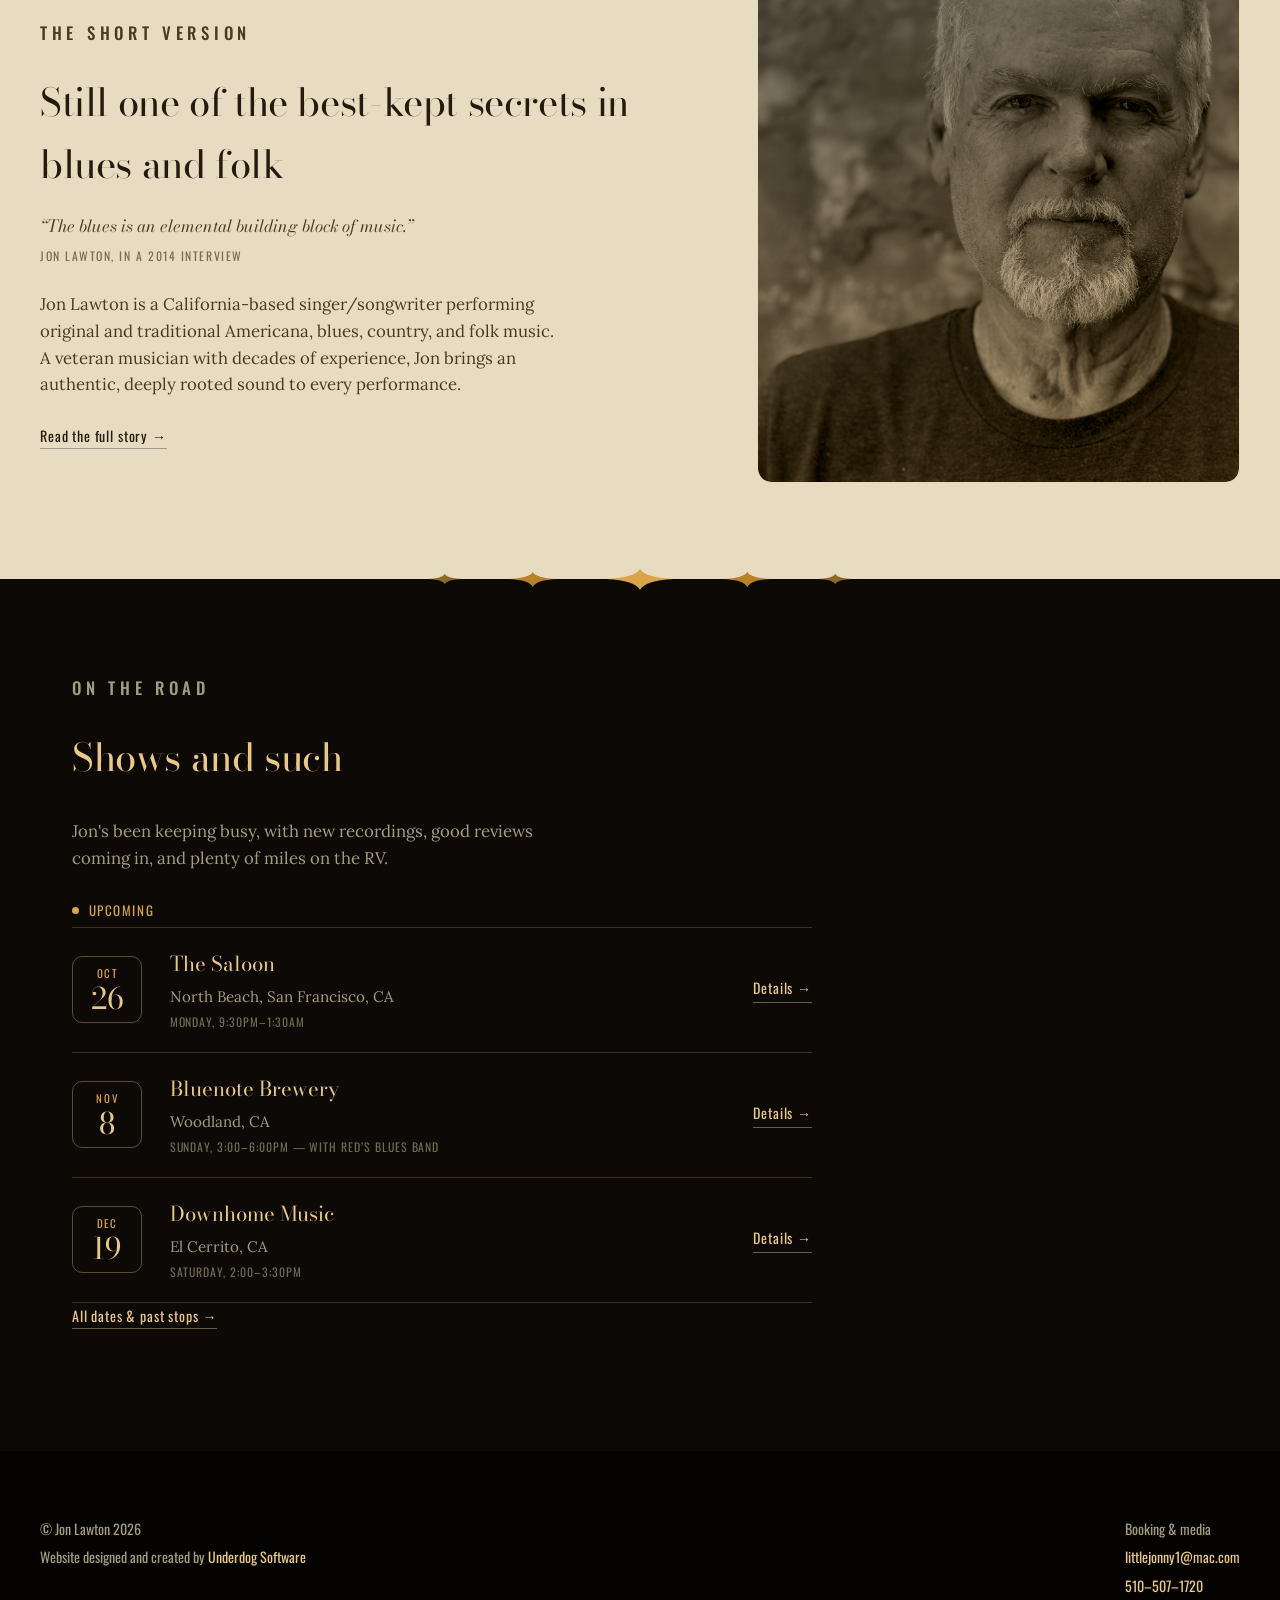
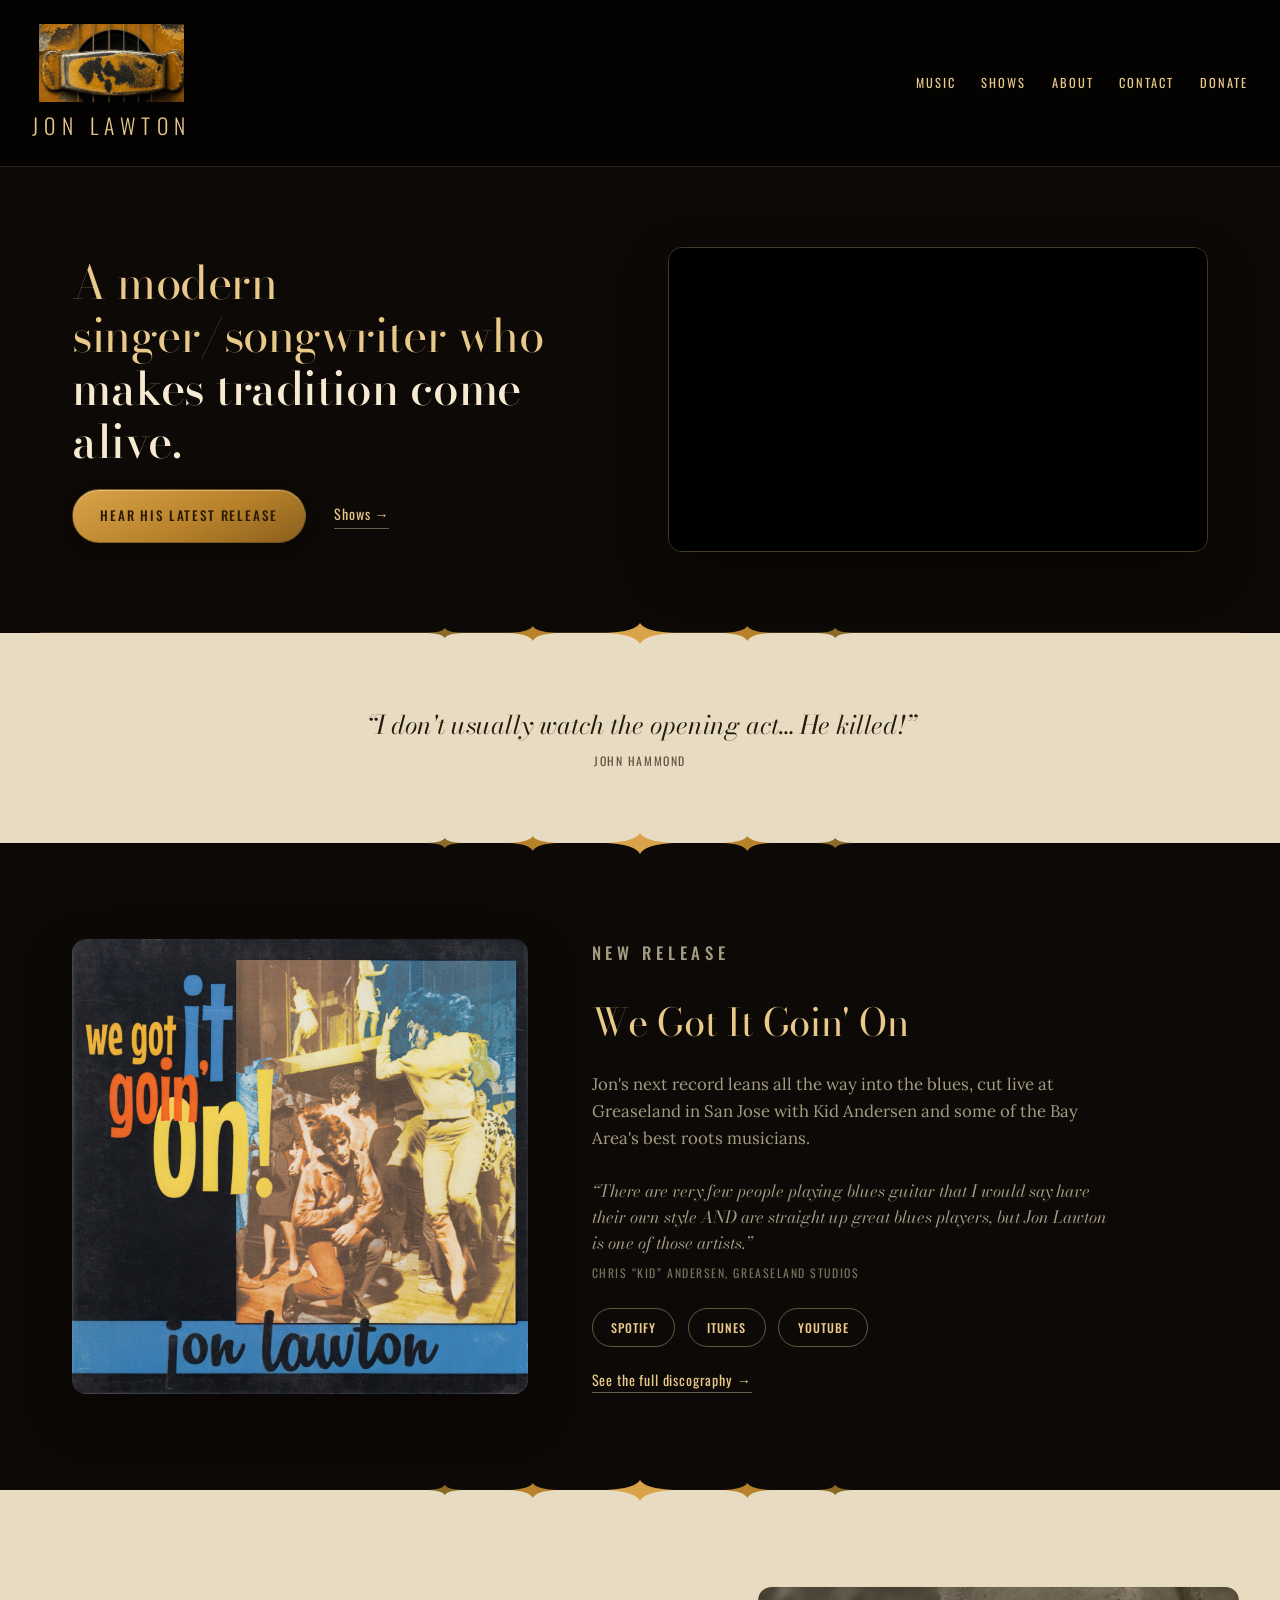
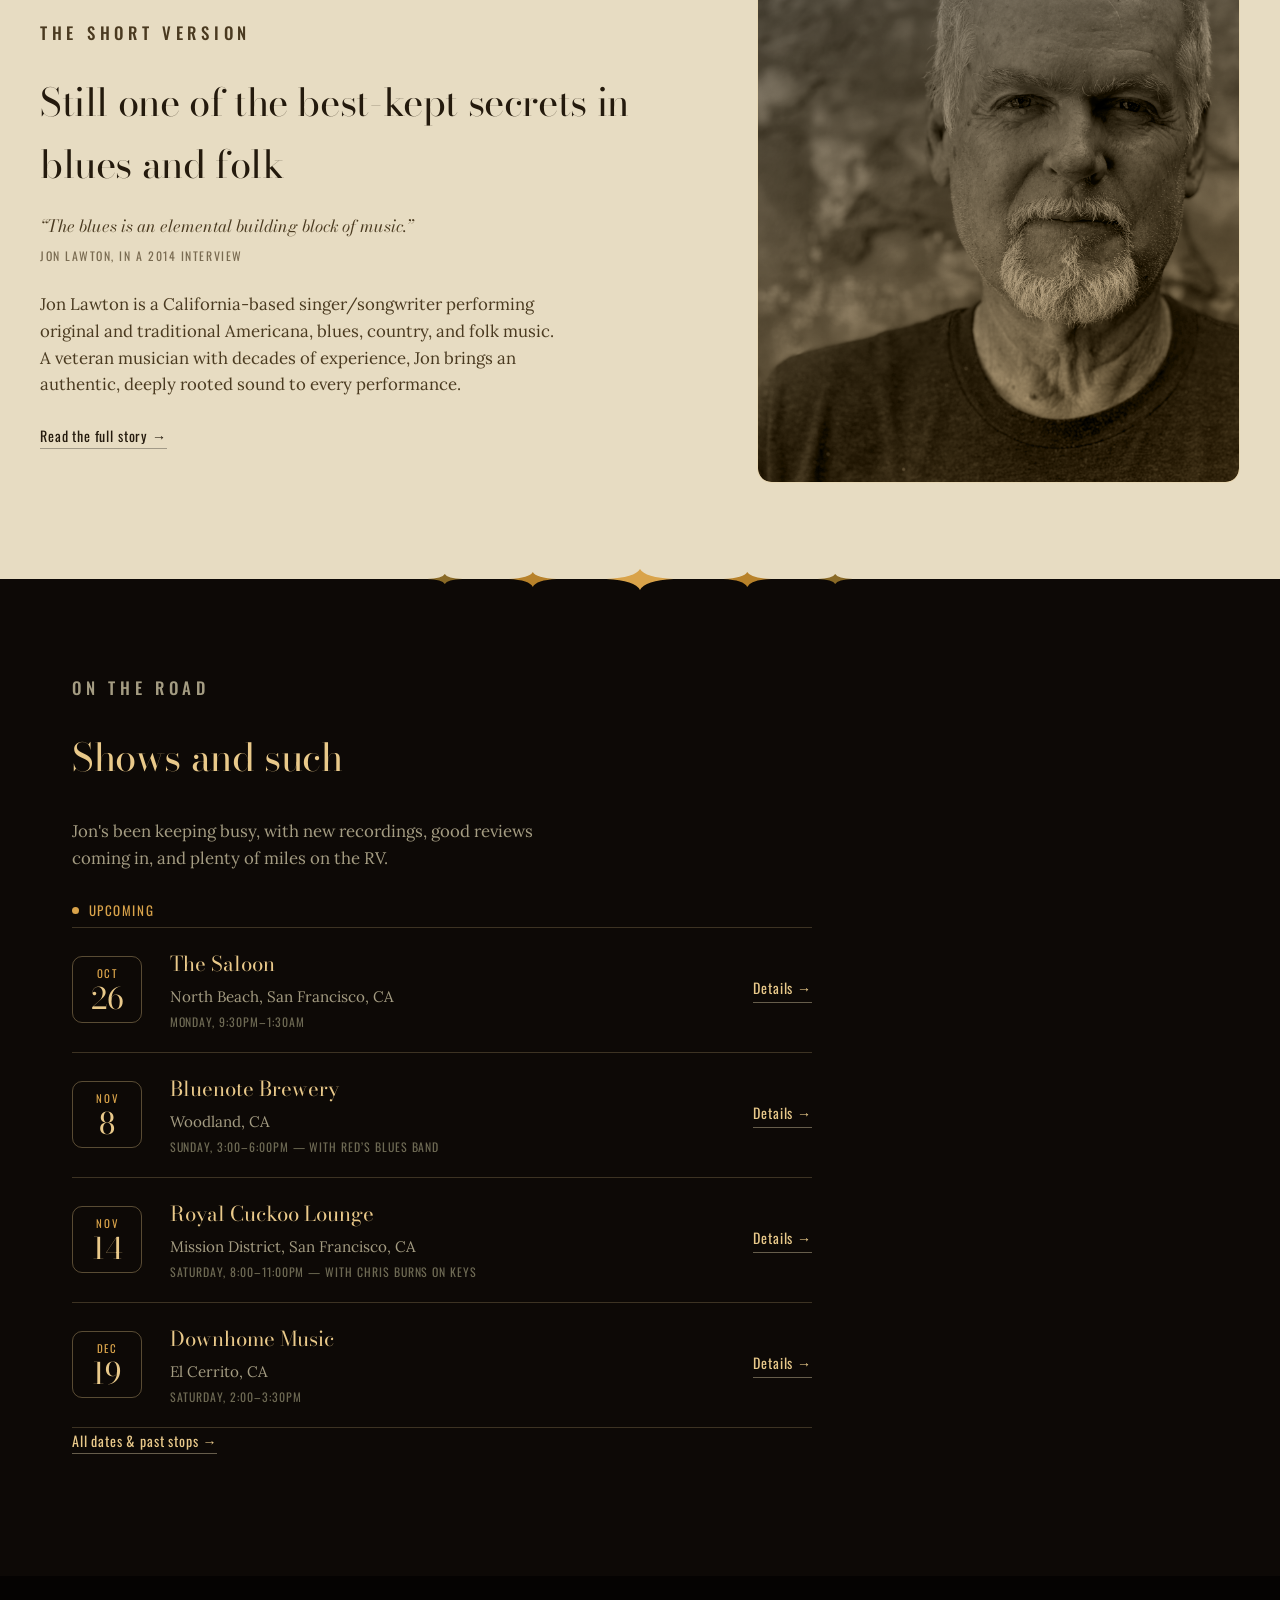
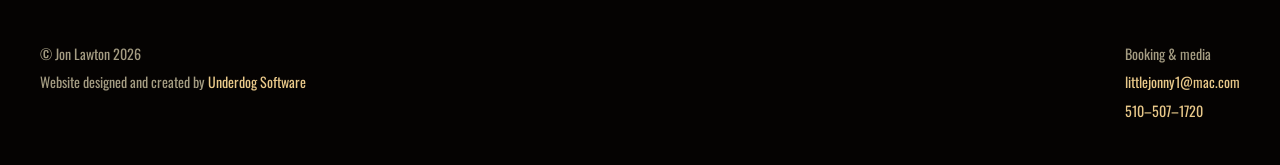
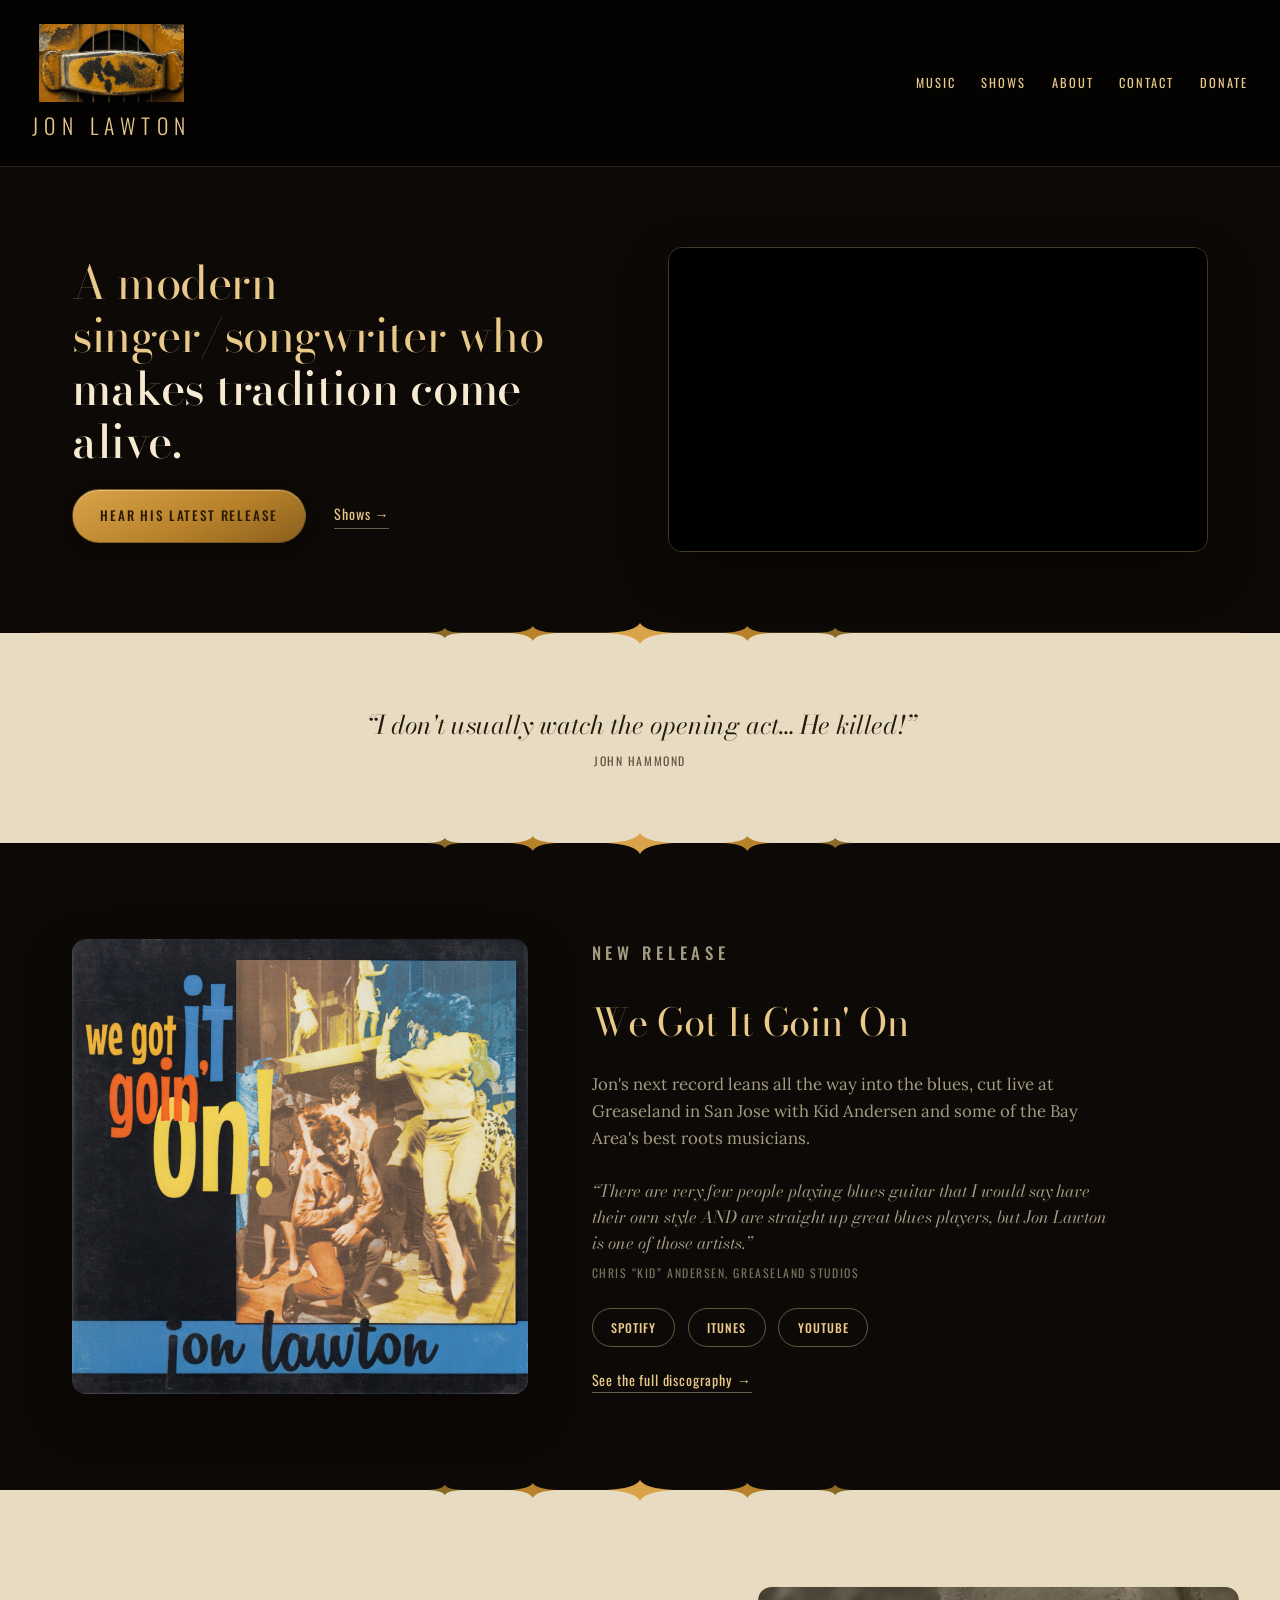
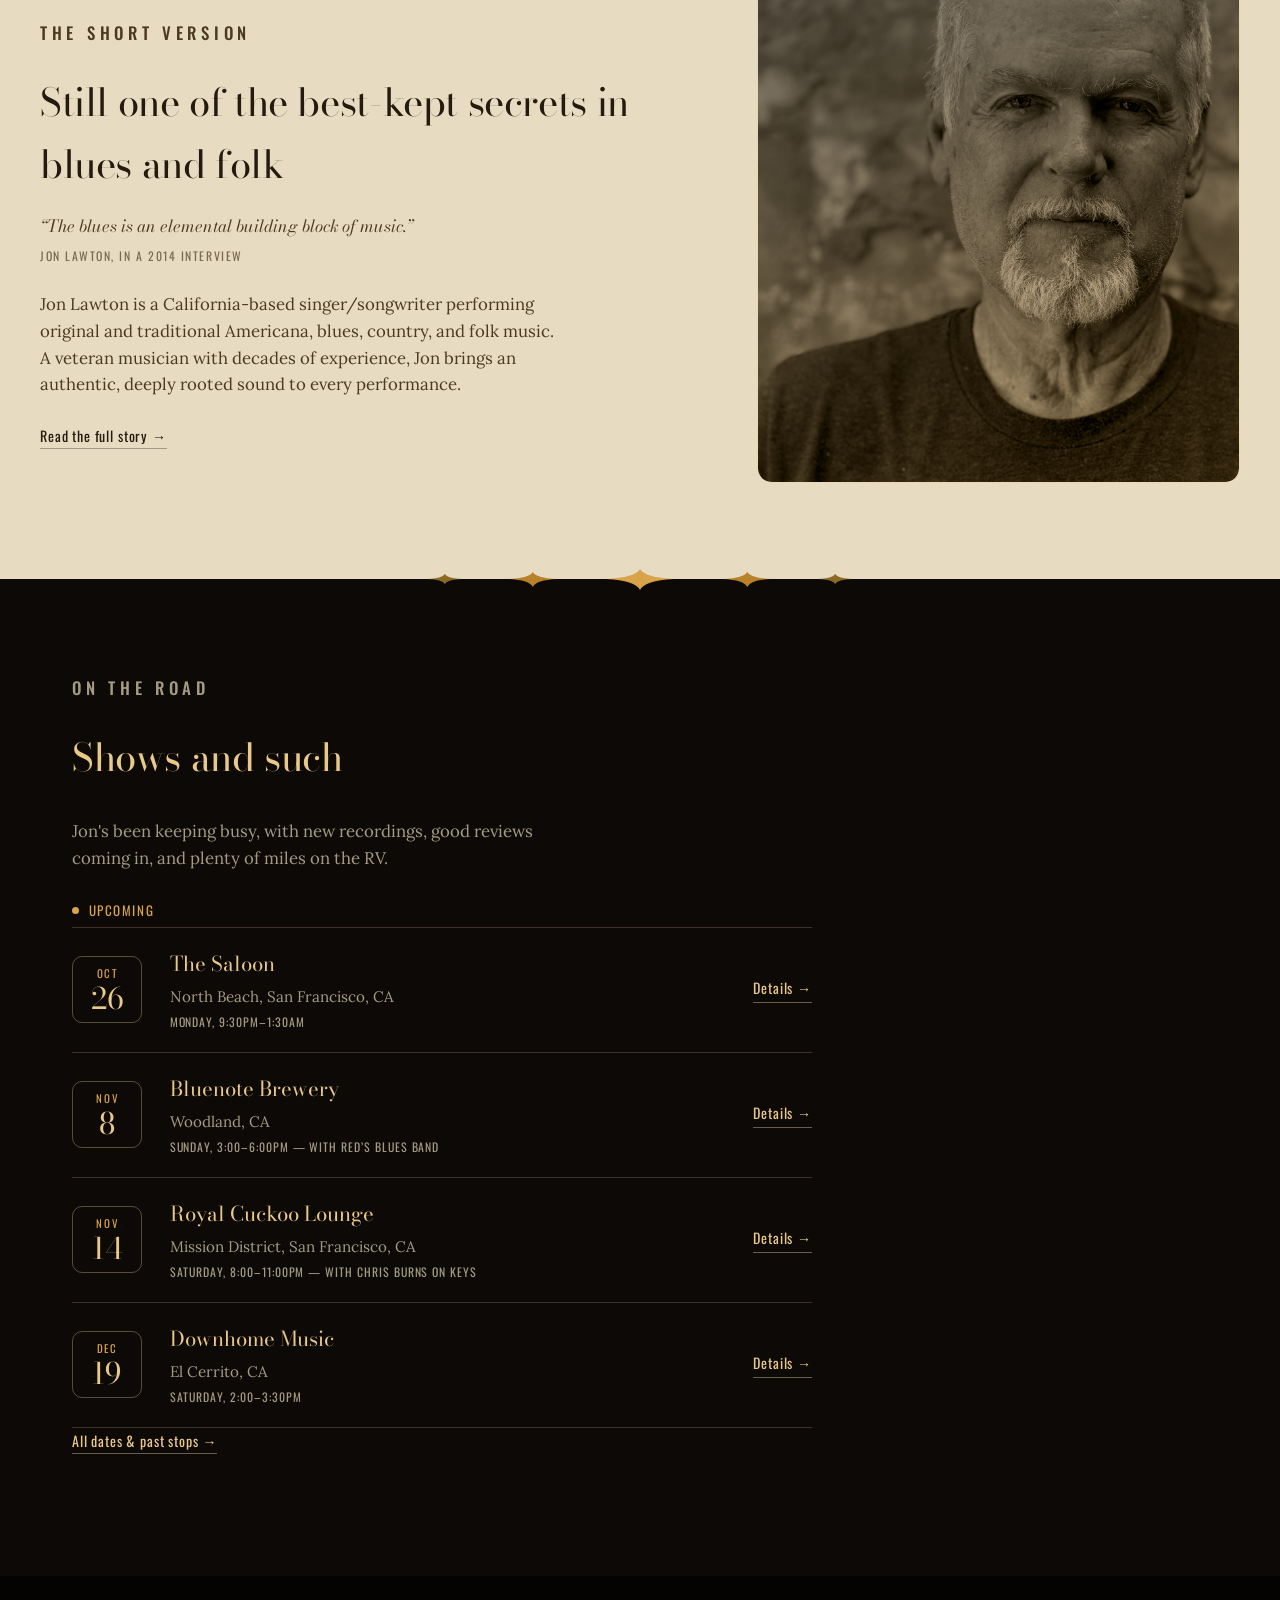
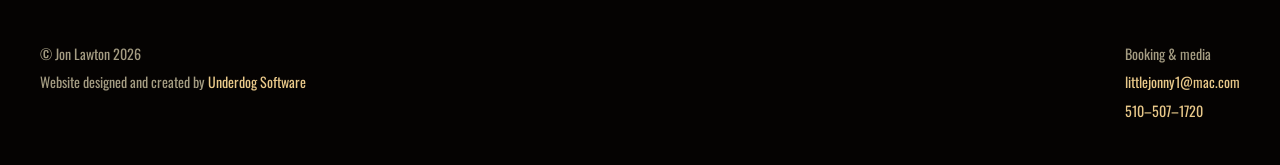
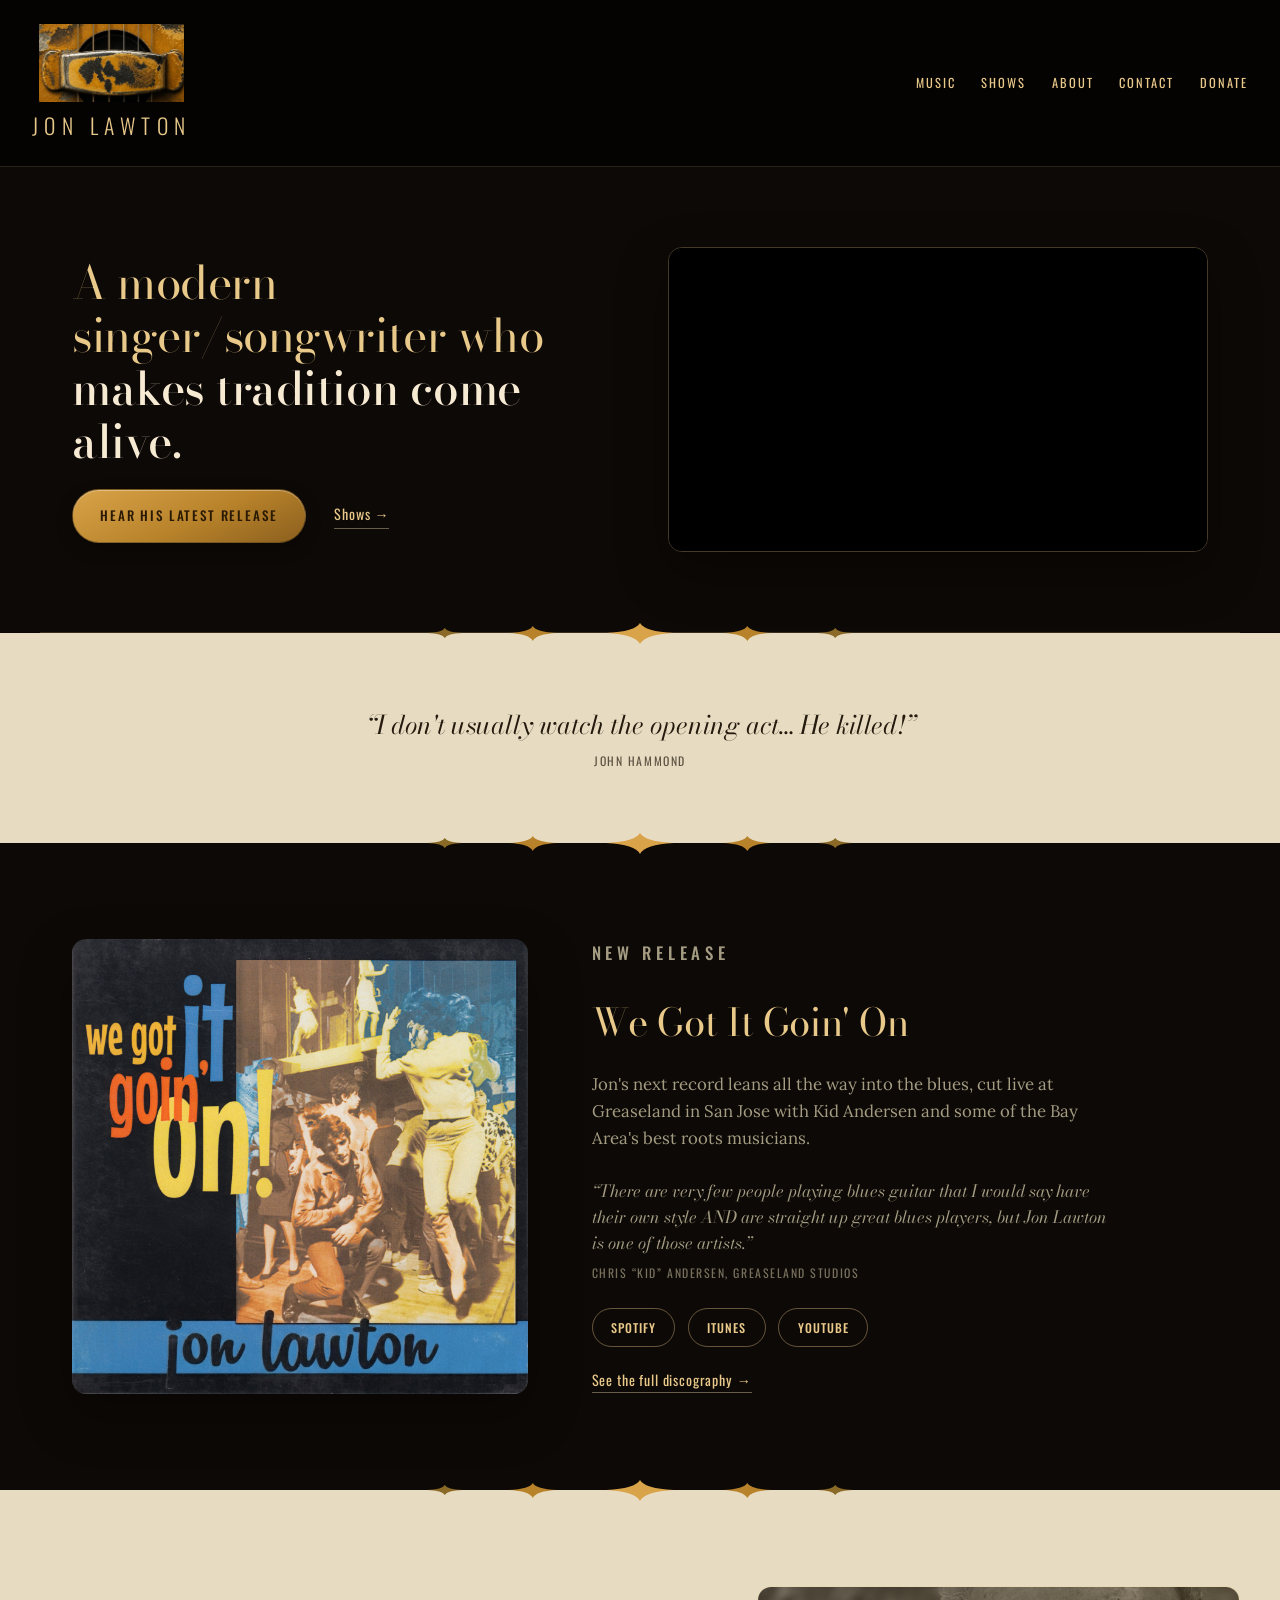
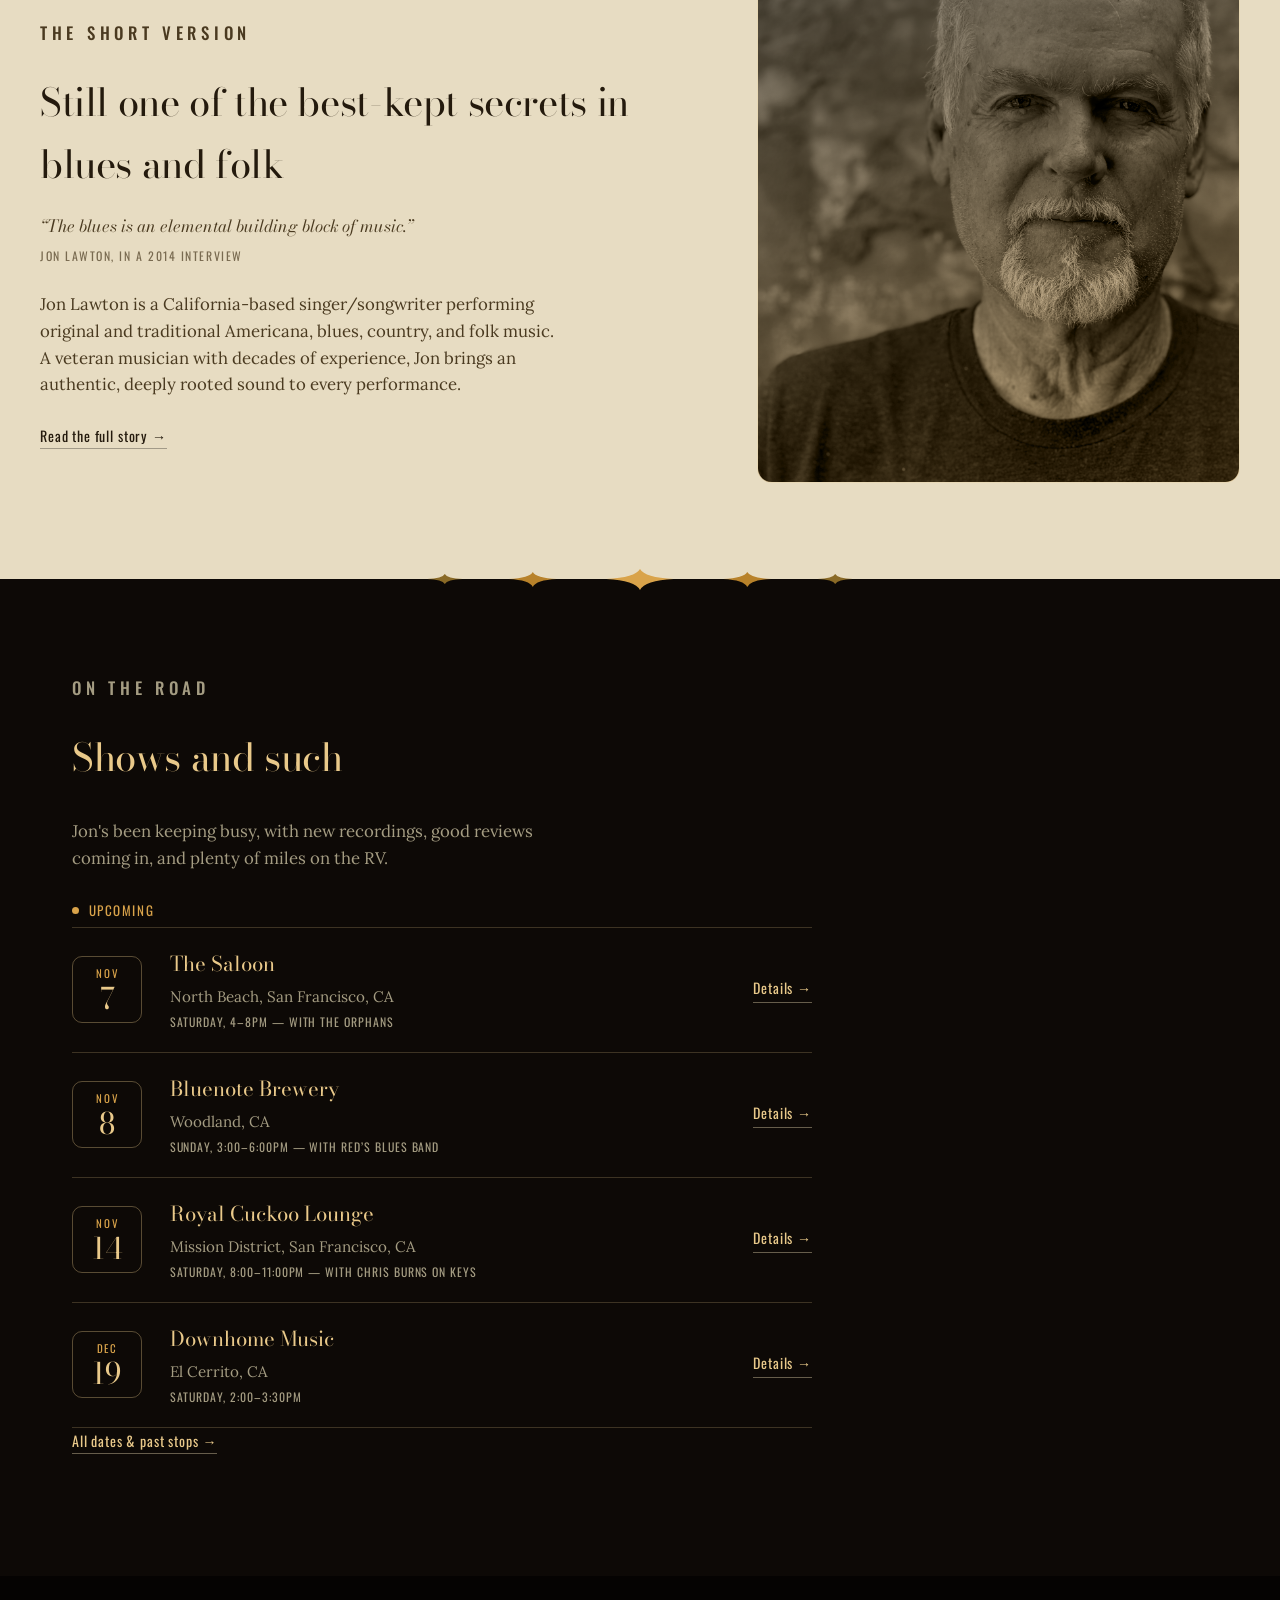
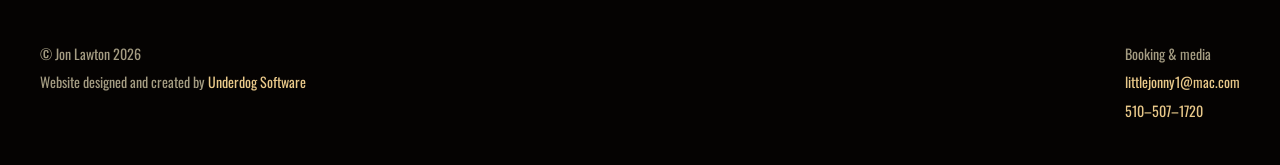
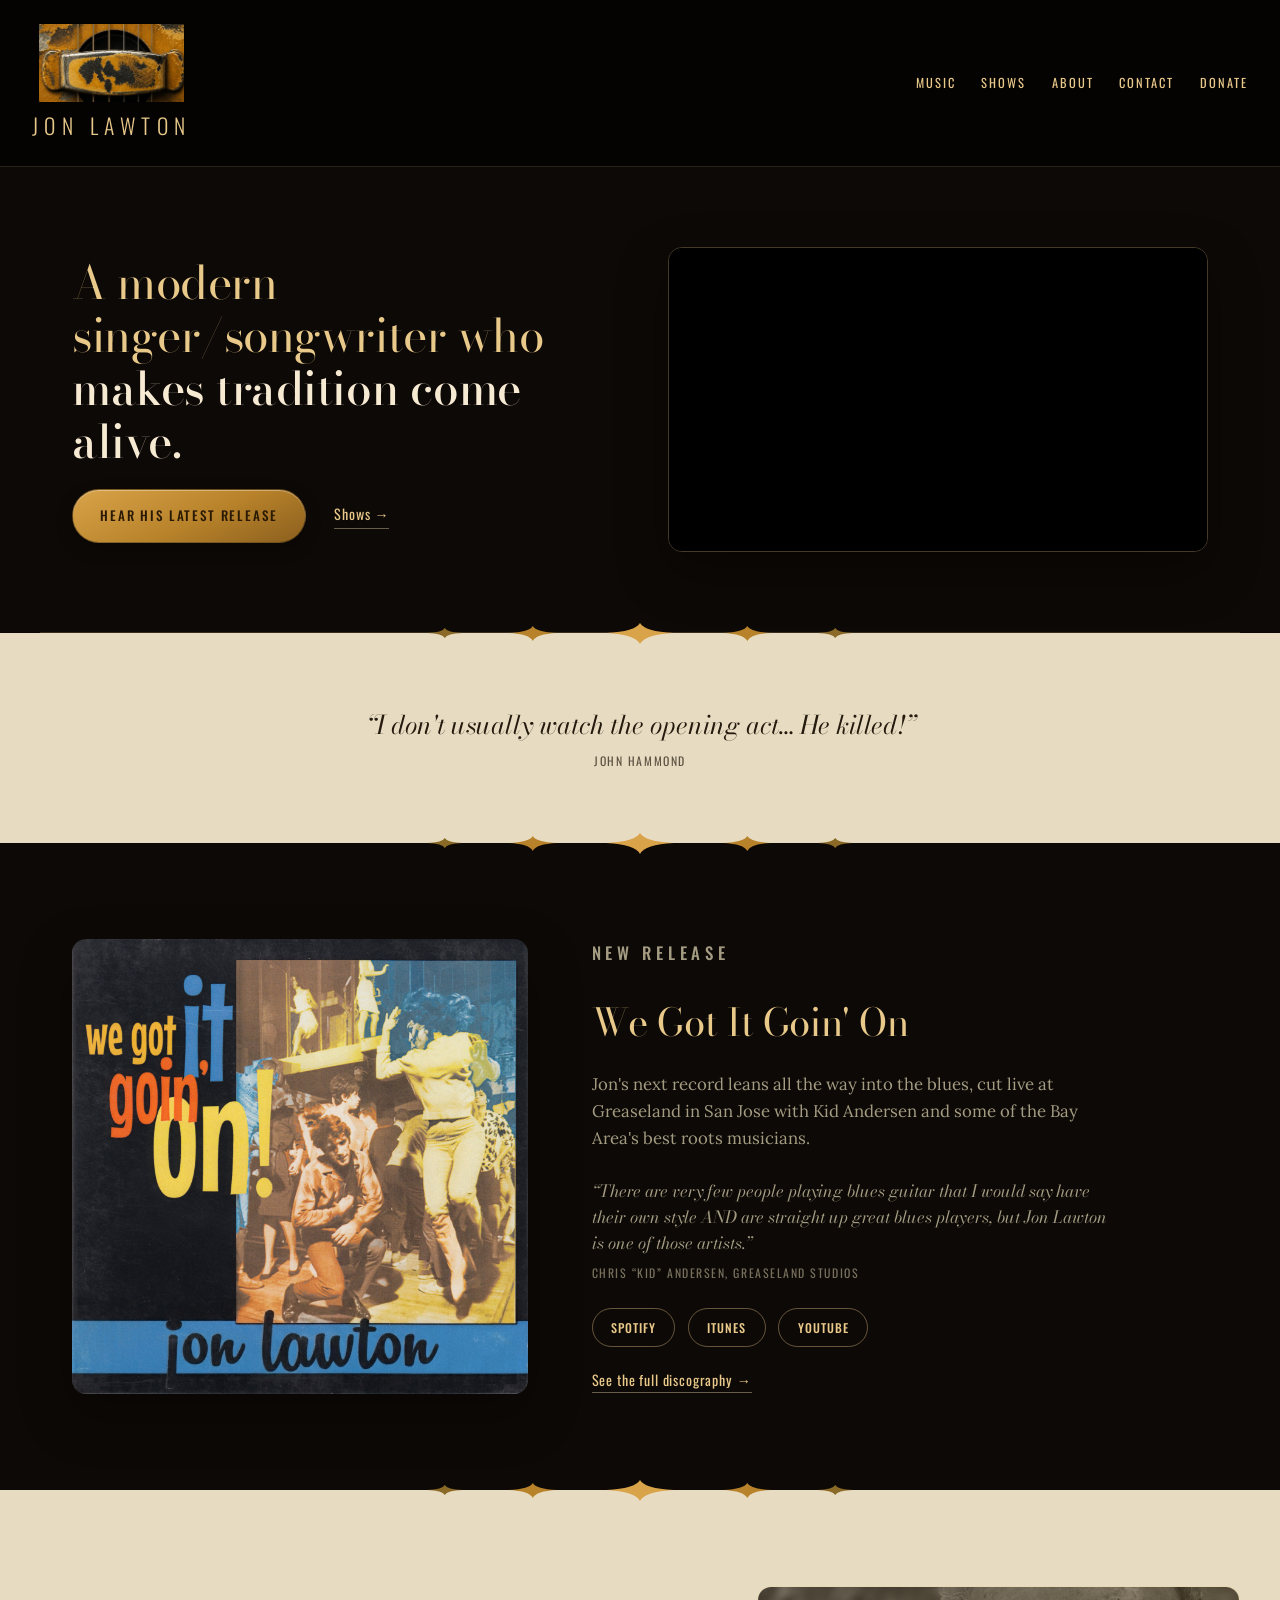
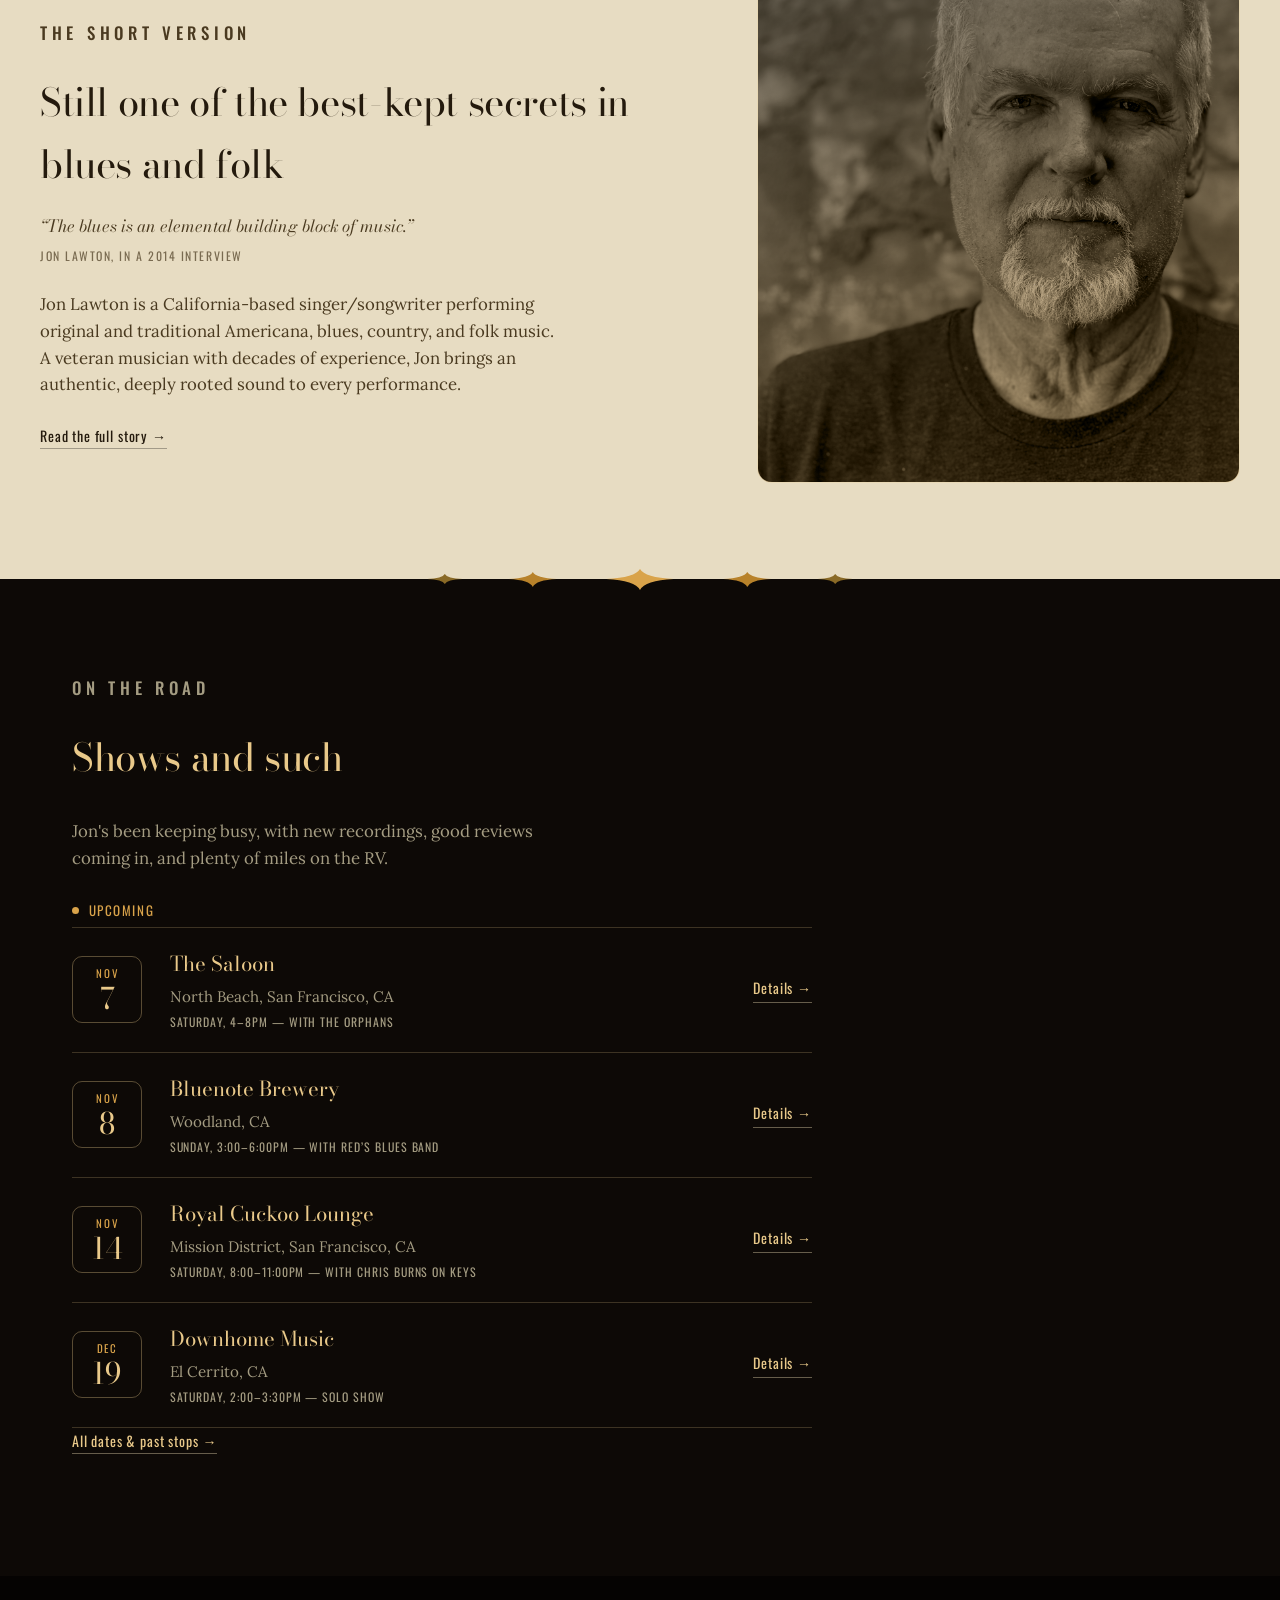
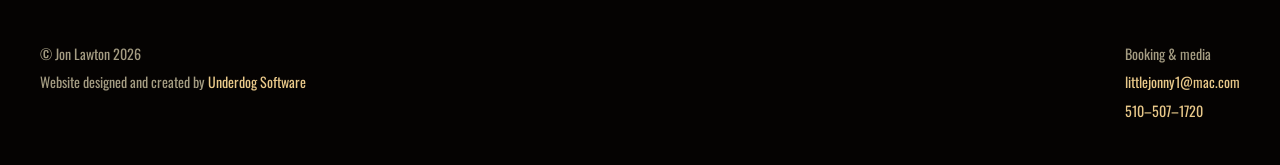
